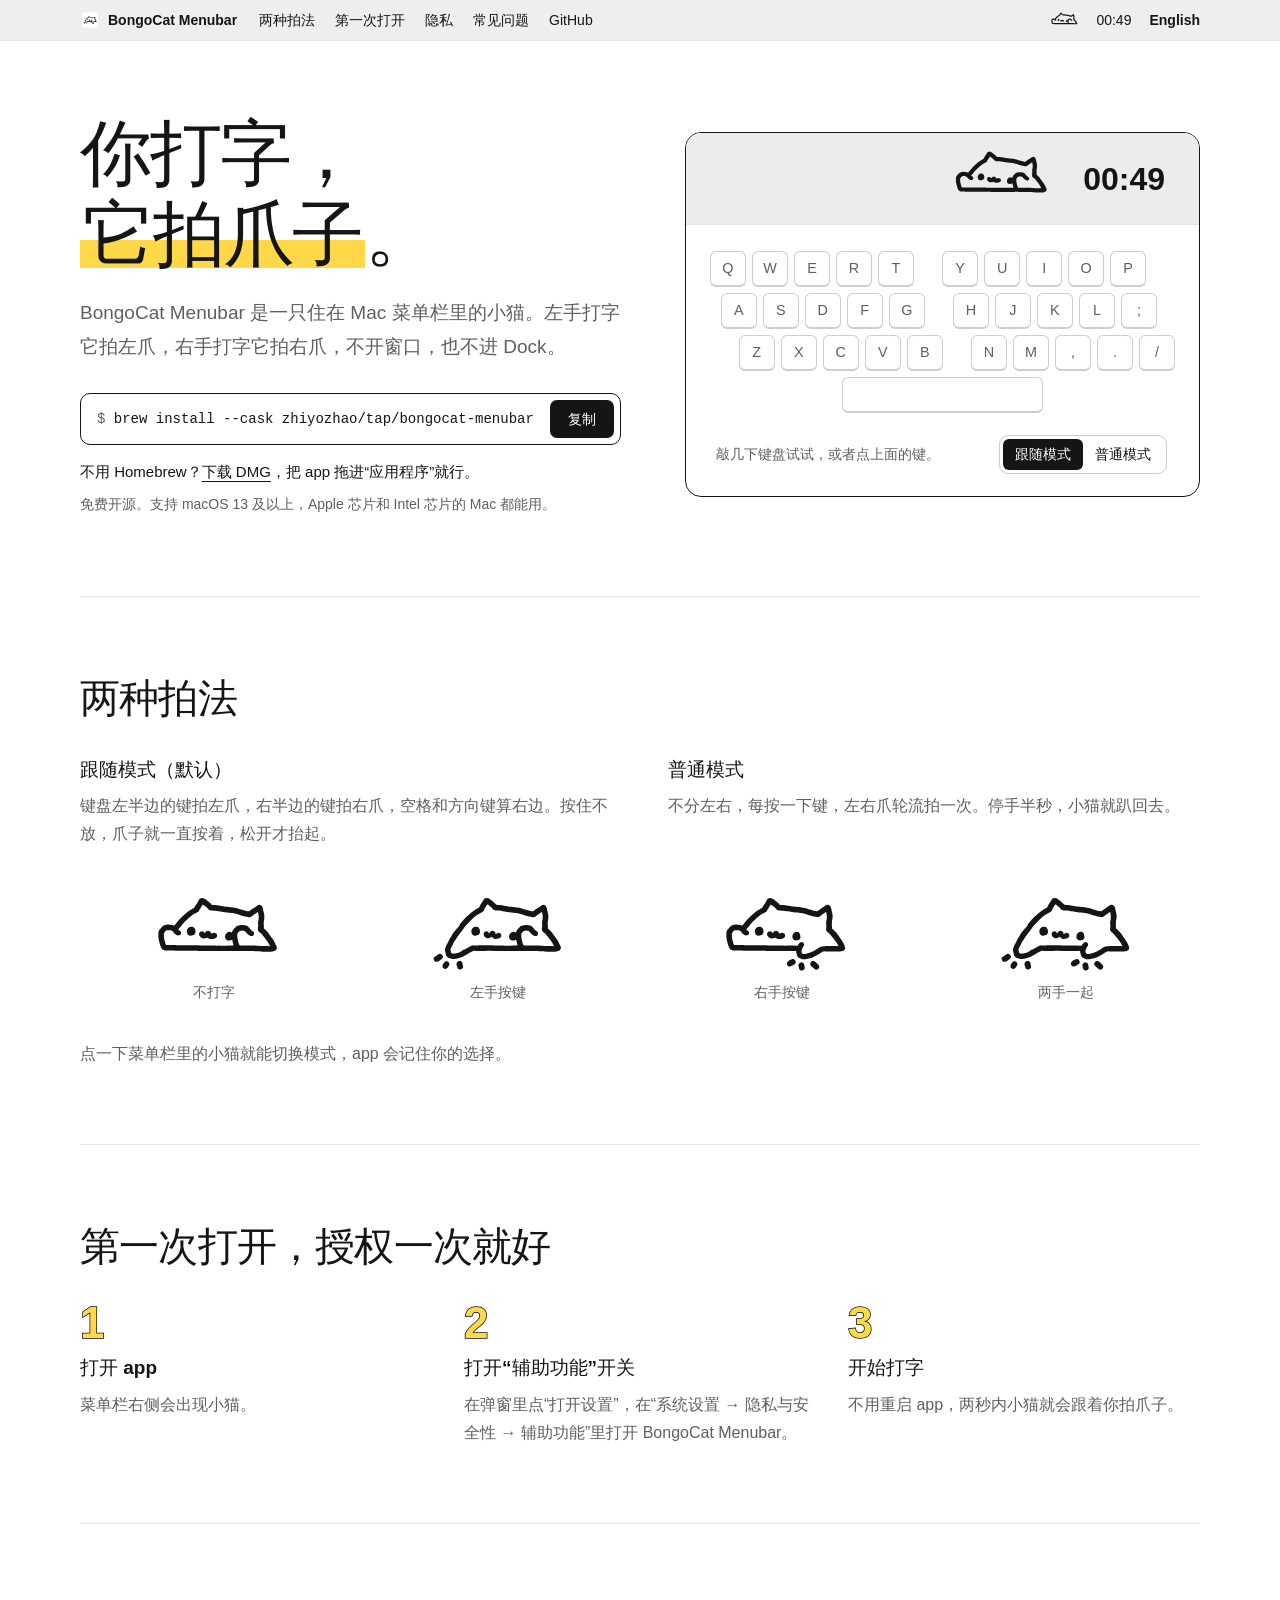
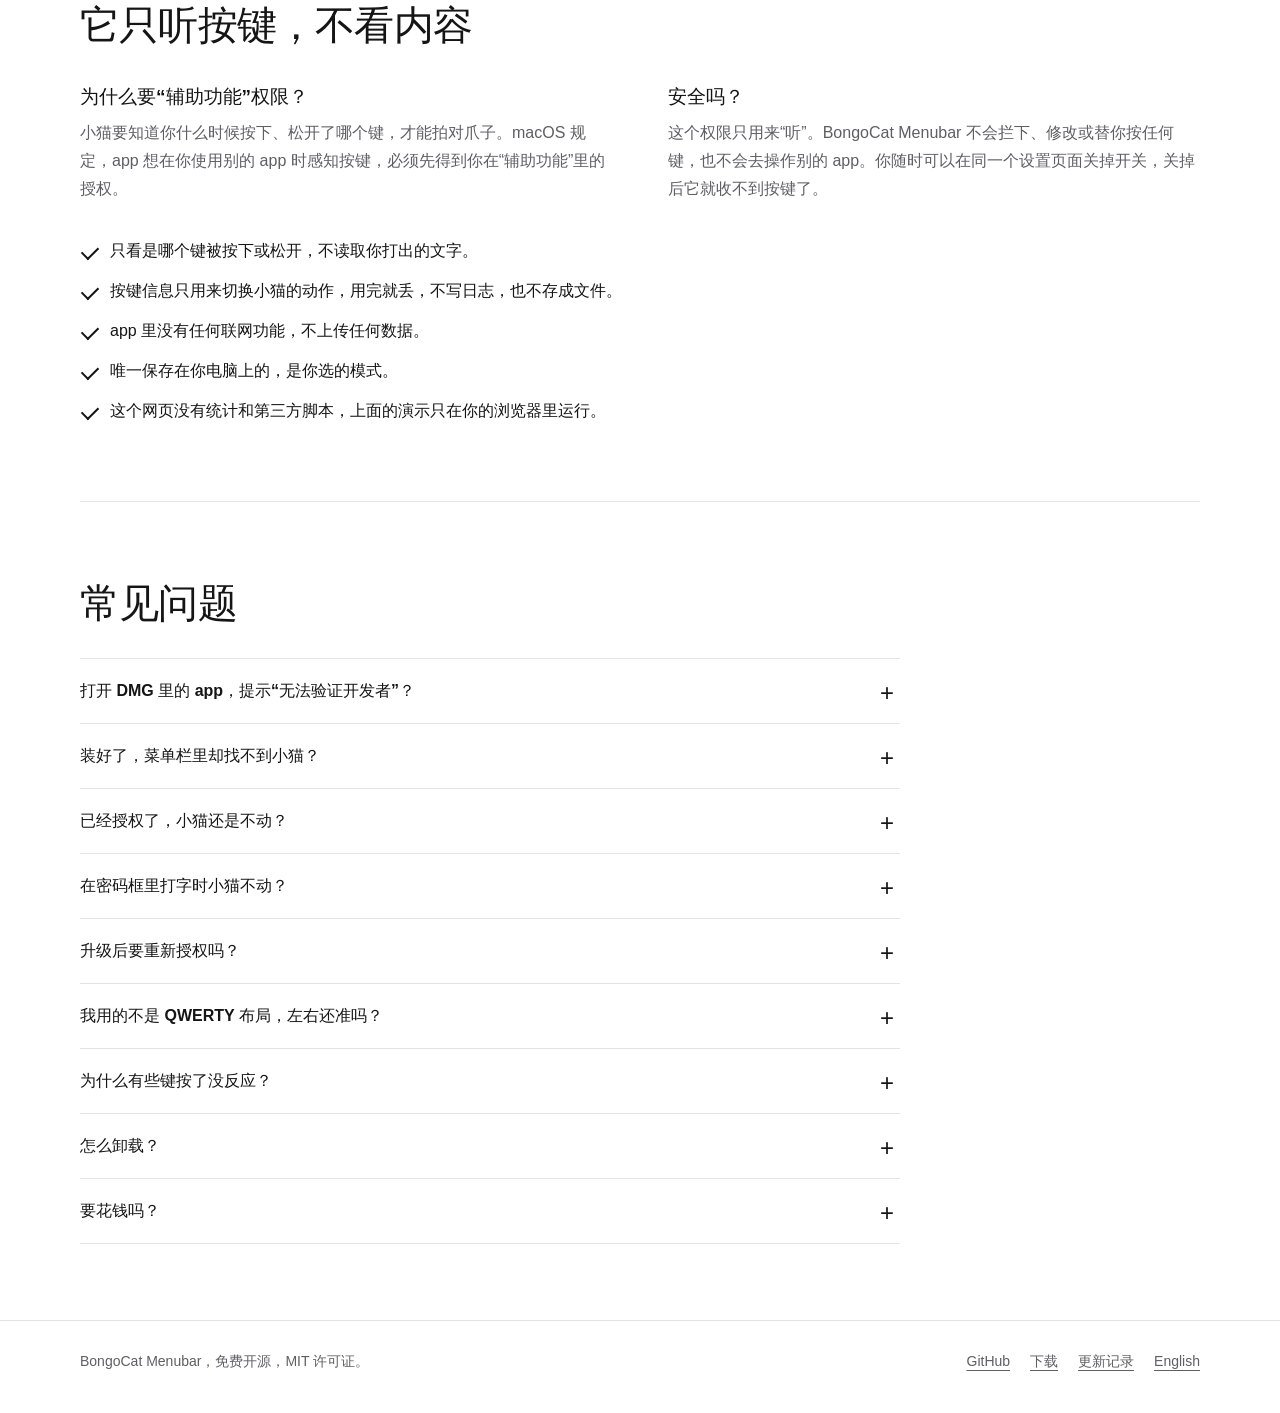
==== site/index.html @ d7685385 "feat(site): 新增 GitHub Pages 单页官网，首屏可交互演示，中英双语、浅色深色" ====
<!doctype html>
<html lang="zh-CN">
<head>
  <meta charset="utf-8">
  <meta name="viewport" content="width=device-width, initial-scale=1">
  <title>BongoCat Menubar：你打字，它拍爪子</title>
  <meta name="description" content="一只住在 Mac 菜单栏里的 Bongo Cat，你打字，它就跟着拍爪子。免费开源，不联网，不读取你打的字。支持 macOS 13 及以上。">
  <link rel="canonical" href="https://zhiyozhao.github.io/bongocat-menubar/">
  <link rel="alternate" hreflang="zh-CN" href="https://zhiyozhao.github.io/bongocat-menubar/">
  <link rel="alternate" hreflang="en" href="https://zhiyozhao.github.io/bongocat-menubar/en/">
  <link rel="alternate" hreflang="x-default" href="https://zhiyozhao.github.io/bongocat-menubar/">
  <meta name="theme-color" content="#ececee" media="(prefers-color-scheme: light)">
  <meta name="theme-color" content="#2a2a2e" media="(prefers-color-scheme: dark)">
  <meta property="og:type" content="website">
  <meta property="og:title" content="BongoCat Menubar：你打字，它拍爪子">
  <meta property="og:description" content="一只住在 Mac 菜单栏里的 Bongo Cat。免费开源，支持 macOS 13 及以上。">
  <meta property="og:url" content="https://zhiyozhao.github.io/bongocat-menubar/">
  <meta property="og:image" content="https://zhiyozhao.github.io/bongocat-menubar/assets/og-zh.png">
  <meta property="og:locale" content="zh_CN">
  <meta name="twitter:card" content="summary_large_image">
  <link rel="icon" href="assets/icon-64.png" type="image/png">
  <link rel="apple-touch-icon" href="assets/icon-180.png">
  <link rel="stylesheet" href="style.css">
  <script type="application/ld+json">
  {"@context":"https://schema.org","@type":"SoftwareApplication","name":"BongoCat Menubar","applicationCategory":"UtilitiesApplication","operatingSystem":"macOS 13 或更新","offers":{"@type":"Offer","price":"0","priceCurrency":"USD"},"downloadUrl":"https://github.com/zhiyozhao/bongocat-menubar/releases/latest","url":"https://zhiyozhao.github.io/bongocat-menubar/","inLanguage":"zh-CN"}
  </script>
  <script type="application/ld+json">{"@context": "https://schema.org", "@type": "FAQPage", "mainEntity": [{"@type": "Question", "name": "打开 DMG 里的 app，提示“无法验证开发者”？", "acceptedAnswer": {"@type": "Answer", "text": "这个 app 没有经过 Apple 公证，所以第一次打开会被拦下。先双击打开一次，再到“系统设置 → 隐私与安全性”，在页面下方点“仍要打开”并按提示确认，之后不会再问。用 Homebrew 安装不会遇到这个提示。"}}, {"@type": "Question", "name": "装好了，菜单栏里却找不到小猫？", "acceptedAnswer": {"@type": "Answer", "text": "菜单栏图标太多时，带刘海的 MacBook 会把放不下的图标藏到刘海后面。退出几个不常用的菜单栏 app，或者按住 Command 键把用不到的系统图标拖出菜单栏，小猫就会露出来。"}}, {"@type": "Question", "name": "已经授权了，小猫还是不动？", "acceptedAnswer": {"@type": "Answer", "text": "在“系统设置 → 隐私与安全性 → 辅助功能”里，把 BongoCat Menubar 的开关关掉再打开。还不行，就用列表下方的“−”删掉它，重新打开 app 再授权一次。"}}, {"@type": "Question", "name": "在密码框里打字时小猫不动？", "acceptedAnswer": {"@type": "Answer", "text": "这是 macOS 的保护：输入密码时（以及打开了“安全键盘输入”的终端里），系统不会把按键告诉任何第三方 app。离开这个输入框就恢复。"}}, {"@type": "Question", "name": "升级后要重新授权吗？", "acceptedAnswer": {"@type": "Answer", "text": "从 1.0.0 起，升级后授权会保留。从更早的版本升上来，需要再授权一次。"}}, {"@type": "Question", "name": "我用的不是 QWERTY 布局，左右还准吗？", "acceptedAnswer": {"@type": "Answer", "text": "准。左右按键盘上的物理位置划分，和你用什么输入法、什么键盘布局无关。"}}, {"@type": "Question", "name": "为什么有些键按了没反应？", "acceptedAnswer": {"@type": "Answer", "text": "数字小键盘、Caps Lock、fn、Home、End、Page Up、Page Down、向前删除和 F13 以上的键不会让小猫动。"}}, {"@type": "Question", "name": "怎么卸载？", "acceptedAnswer": {"@type": "Answer", "text": "先在小猫的菜单里关掉“开机启动”（如果开过），然后执行 brew uninstall --cask bongocat-menubar，或者直接把 app 从“应用程序”拖到废纸篓。想把授权记录也清掉，就到“辅助功能”列表里用“−”删除它。"}}, {"@type": "Question", "name": "要花钱吗？", "acceptedAnswer": {"@type": "Answer", "text": "不用。BongoCat Menubar 免费，以 MIT 许可证开源，没有广告、账号和订阅。"}}]}</script>
</head>
<body>
  <a class="skip-link" href="#main">跳到正文</a>
  <header class="menubar">
    <div class="wrap">
      <a class="app" href="./"><img src="assets/icon-64.png" alt="" width="20" height="20">BongoCat Menubar</a>
      <nav aria-label="页面导航">
        <a href="#modes">两种拍法</a><a href="#start">第一次打开</a><a href="#privacy">隐私</a><a href="#faq">常见问题</a><a href="https://github.com/zhiyozhao/bongocat-menubar">GitHub</a>
      </nav>
      <div class="tray">
        <span class="cat" data-frame="idle" aria-hidden="true"><i class="idle"></i><i class="a"></i><i class="b"></i><i class="both"></i></span>
        <span class="clock" aria-hidden="true">12:14</span>
        <a class="lang" href="en/" hreflang="en" lang="en">English</a>
      </div>
    </div>
  </header>

  <main id="main" class="wrap">
    <section class="hero">
      <div class="intro">
        <h1>你打字，<br><mark>它拍爪子</mark>。</h1>
        <p class="lede">BongoCat Menubar 是一只住在 Mac 菜单栏里的小猫。左手打字它拍左爪，右手打字它拍右爪，不开窗口，也不进 Dock。</p>
      </div>

      <figure class="demo" aria-label="演示：菜单栏右上角放大后的样子。敲键盘或点下面的键，小猫跟着拍爪子">
        <div class="demo-bar">
          <span class="cat" data-frame="idle" aria-hidden="true"><i class="idle"></i><i class="a"></i><i class="b"></i><i class="both"></i></span>
          <span class="clock" aria-hidden="true">12:14</span>
        </div>
        <div class="keyboard" aria-hidden="true">
          <div class="row"><span class="key" data-code="KeyQ">Q</span><span class="key" data-code="KeyW">W</span><span class="key" data-code="KeyE">E</span><span class="key" data-code="KeyR">R</span><span class="key" data-code="KeyT">T</span><span class="split"></span><span class="key" data-code="KeyY">Y</span><span class="key" data-code="KeyU">U</span><span class="key" data-code="KeyI">I</span><span class="key" data-code="KeyO">O</span><span class="key" data-code="KeyP">P</span></div>
          <div class="row"><span class="key" data-code="KeyA">A</span><span class="key" data-code="KeyS">S</span><span class="key" data-code="KeyD">D</span><span class="key" data-code="KeyF">F</span><span class="key" data-code="KeyG">G</span><span class="split"></span><span class="key" data-code="KeyH">H</span><span class="key" data-code="KeyJ">J</span><span class="key" data-code="KeyK">K</span><span class="key" data-code="KeyL">L</span><span class="key" data-code="Semicolon">;</span></div>
          <div class="row"><span class="key" data-code="KeyZ">Z</span><span class="key" data-code="KeyX">X</span><span class="key" data-code="KeyC">C</span><span class="key" data-code="KeyV">V</span><span class="key" data-code="KeyB">B</span><span class="split"></span><span class="key" data-code="KeyN">N</span><span class="key" data-code="KeyM">M</span><span class="key" data-code="Comma">,</span><span class="key" data-code="Period">.</span><span class="key" data-code="Slash">/</span></div>
          <div class="row"><span class="key space" data-code="Space"></span></div>
        </div>
        <div class="demo-foot">
          <p class="hint"><span class="pointer">敲几下键盘试试，或者点上面的键。</span><span class="touch">点上面的键试试。</span></p>
          <fieldset class="modes">
            <legend>模式</legend>
            <label><input type="radio" name="mode" value="follow" checked>跟随模式</label>
            <label><input type="radio" name="mode" value="normal">普通模式</label>
          </fieldset>
        </div>
      </figure>

      <div class="get">
        <div class="install">
          <code>brew install --cask zhiyozhao/tap/bongocat-menubar</code>
          <button class="copy" type="button" data-copy="brew install --cask zhiyozhao/tap/bongocat-menubar" data-done="已复制" aria-label="复制安装命令">复制</button>
        </div>
        <p class="alt">不用 Homebrew？<a href="https://github.com/zhiyozhao/bongocat-menubar/releases/latest">下载 DMG</a>，把 app 拖进“应用程序”就行。</p>
        <p class="meta">免费开源。支持 macOS 13 及以上，Apple 芯片和 Intel 芯片的 Mac 都能用。</p>
      </div>
    </section>

    <section id="modes" class="section">
      <h2>两种拍法</h2>
      <div class="two">
        <div><h3>跟随模式（默认）</h3><p class="muted">键盘左半边的键拍左爪，右半边的键拍右爪，空格和方向键算右边。按住不放，爪子就一直按着，松开才抬起。</p></div>
        <div><h3>普通模式</h3><p class="muted">不分左右，每按一下键，左右爪轮流拍一次。停手半秒，小猫就趴回去。</p></div>
      </div>
      <ul class="poses">
        <li><span class="cat" data-static aria-hidden="true"><i class="idle"></i></span><span>不打字</span></li>
        <li><span class="cat" data-static aria-hidden="true"><i class="a"></i></span><span>左手按键</span></li>
        <li><span class="cat" data-static aria-hidden="true"><i class="b"></i></span><span>右手按键</span></li>
        <li><span class="cat" data-static aria-hidden="true"><i class="both"></i></span><span>两手一起</span></li>
      </ul>
      <p class="note">点一下菜单栏里的小猫就能切换模式，app 会记住你的选择。</p>
    </section>

    <section id="start" class="section">
      <h2>第一次打开，授权一次就好</h2>
      <ol class="steps">
        <li><h3>打开 app</h3><p class="muted">菜单栏右侧会出现小猫。</p></li>
        <li><h3>打开“辅助功能”开关</h3><p class="muted">在弹窗里点“打开设置”，在“系统设置 → 隐私与安全性 → 辅助功能”里打开 BongoCat Menubar。</p></li>
        <li><h3>开始打字</h3><p class="muted">不用重启 app，两秒内小猫就会跟着你拍爪子。</p></li>
      </ol>
    </section>

    <section id="privacy" class="section">
      <h2>它只听按键，不看内容</h2>
      <div class="two">
        <div><h3>为什么要“辅助功能”权限？</h3><p class="muted">小猫要知道你什么时候按下、松开了哪个键，才能拍对爪子。macOS 规定，app 想在你使用别的 app 时感知按键，必须先得到你在“辅助功能”里的授权。</p></div>
        <div><h3>安全吗？</h3><p class="muted">这个权限只用来“听”。BongoCat Menubar 不会拦下、修改或替你按任何键，也不会去操作别的 app。你随时可以在同一个设置页面关掉开关，关掉后它就收不到按键了。</p></div>
      </div>
      <ul class="promises">
        <li>只看是哪个键被按下或松开，不读取你打出的文字。</li>
        <li>按键信息只用来切换小猫的动作，用完就丢，不写日志，也不存成文件。</li>
        <li>app 里没有任何联网功能，不上传任何数据。</li>
        <li>唯一保存在你电脑上的，是你选的模式。</li>
        <li>这个网页没有统计和第三方脚本，上面的演示只在你的浏览器里运行。</li>
      </ul>
    </section>

    <section id="faq" class="section">
      <h2>常见问题</h2>
      <details><summary>打开 DMG 里的 app，提示“无法验证开发者”？</summary><p>这个 app 没有经过 Apple 公证，所以第一次打开会被拦下。先双击打开一次，再到“系统设置 → 隐私与安全性”，在页面下方点“仍要打开”并按提示确认，之后不会再问。用 Homebrew 安装不会遇到这个提示。</p></details>
      <details><summary>装好了，菜单栏里却找不到小猫？</summary><p>菜单栏图标太多时，带刘海的 MacBook 会把放不下的图标藏到刘海后面。退出几个不常用的菜单栏 app，或者按住 Command 键把用不到的系统图标拖出菜单栏，小猫就会露出来。</p></details>
      <details><summary>已经授权了，小猫还是不动？</summary><p>在“系统设置 → 隐私与安全性 → 辅助功能”里，把 BongoCat Menubar 的开关关掉再打开。还不行，就用列表下方的“−”删掉它，重新打开 app 再授权一次。</p></details>
      <details><summary>在密码框里打字时小猫不动？</summary><p>这是 macOS 的保护：输入密码时（以及打开了“安全键盘输入”的终端里），系统不会把按键告诉任何第三方 app。离开这个输入框就恢复。</p></details>
      <details><summary>升级后要重新授权吗？</summary><p>从 1.0.0 起，升级后授权会保留。从更早的版本升上来，需要再授权一次。</p></details>
      <details><summary>我用的不是 QWERTY 布局，左右还准吗？</summary><p>准。左右按键盘上的物理位置划分，和你用什么输入法、什么键盘布局无关。</p></details>
      <details><summary>为什么有些键按了没反应？</summary><p>数字小键盘、Caps Lock、fn、Home、End、Page Up、Page Down、向前删除和 F13 以上的键不会让小猫动。</p></details>
      <details><summary>怎么卸载？</summary><p>先在小猫的菜单里关掉“开机启动”（如果开过），然后执行 <code>brew uninstall --cask bongocat-menubar</code>，或者直接把 app 从“应用程序”拖到废纸篓。想把授权记录也清掉，就到“辅助功能”列表里用“−”删除它。</p></details>
      <details><summary>要花钱吗？</summary><p>不用。BongoCat Menubar 免费，以 MIT 许可证开源，没有广告、账号和订阅。</p></details>
    </section>
  </main>

  <footer>
    <div class="wrap">
      <span>BongoCat Menubar，免费开源，MIT 许可证。</span>
      <nav aria-label="页脚">
        <a href="https://github.com/zhiyozhao/bongocat-menubar">GitHub</a>
        <a href="https://github.com/zhiyozhao/bongocat-menubar/releases/latest">下载</a>
        <a href="https://github.com/zhiyozhao/bongocat-menubar/blob/master/CHANGELOG.md">更新记录</a>
        <a href="en/" hreflang="en" lang="en">English</a>
      </nav>
    </div>
  </footer>
  <script src="demo.js" defer></script>
</body>
</html>
---- site/style.css ----
/* BongoCat Menubar site. Colors: paper / ink / pencil / rule / bar / marker. */
:root {
  color-scheme: light dark;
  --paper: #ffffff;
  --ink: #151515;
  --pencil: #5f5f63;
  --rule: #e4e4e7;
  --bar: #ececee;
  --key: #ffffff;
  --key-edge: #cdcdd2;
  --marker: #ffd84a;
  --on-marker: #151515;
  --max: 1120px;
  font-family: -apple-system, BlinkMacSystemFont, "SF Pro Text", "PingFang SC", "Hiragino Sans GB", "Microsoft YaHei", "Helvetica Neue", Arial, sans-serif;
  font-synthesis: none;
}

@media (prefers-color-scheme: dark) {
  :root {
    --paper: #18181a;
    --ink: #f2f2f3;
    --pencil: #a3a3aa;
    --rule: #2e2e33;
    --bar: #2a2a2e;
    --key: #222226;
    --key-edge: #3d3d43;
  }
}

* { box-sizing: border-box; }
html { scroll-behavior: smooth; scroll-padding-top: 64px; }
@media (prefers-reduced-motion: reduce) { html { scroll-behavior: auto; } }
body { margin: 0; background: var(--paper); color: var(--ink); font-size: 16px; line-height: 1.75; -webkit-text-size-adjust: 100%; }
a { color: inherit; text-decoration-thickness: 1px; text-underline-offset: 4px; }
a:hover { text-decoration-color: var(--marker); text-decoration-thickness: 3px; }
:focus-visible { outline: 3px solid var(--marker); outline-offset: 3px; border-radius: 4px; }
code, kbd, button, input { font: inherit; }
code { font-family: ui-monospace, "SF Mono", Menlo, monospace; font-size: .9em; }
.wrap { width: min(calc(100% - 48px), var(--max)); margin-inline: auto; }
.skip-link { position: fixed; top: -100px; left: 16px; z-index: 20; padding: 6px 12px; background: var(--ink); color: var(--paper); }
.skip-link:focus { top: 8px; }

/* The cat: four stacked masks, one visible. Color follows currentColor. */
.cat { position: relative; display: inline-block; aspect-ratio: 89 / 51; color: var(--ink); }
.cat i { position: absolute; inset: 0; background: currentColor; visibility: hidden;
  -webkit-mask-position: center; mask-position: center; -webkit-mask-size: contain; mask-size: contain;
  -webkit-mask-repeat: no-repeat; mask-repeat: no-repeat; }
.cat i.idle { -webkit-mask-image: url(assets/idle.svg); mask-image: url(assets/idle.svg); }
.cat i.a { -webkit-mask-image: url(assets/typing_a.svg); mask-image: url(assets/typing_a.svg); }
.cat i.b { -webkit-mask-image: url(assets/typing_b.svg); mask-image: url(assets/typing_b.svg); }
.cat i.both { -webkit-mask-image: url(assets/typing_both.svg); mask-image: url(assets/typing_both.svg); }
.cat[data-static] i, .cat[data-frame="idle"] i.idle, .cat[data-frame="a"] i.a, .cat[data-frame="b"] i.b, .cat[data-frame="both"] i.both { visibility: visible; }

/* Header styled as a macOS menu bar, with the real-size cat on the right. */
.menubar { position: sticky; top: 0; z-index: 10; background: color-mix(in srgb, var(--bar) 88%, transparent);
  -webkit-backdrop-filter: blur(16px); backdrop-filter: blur(16px); border-bottom: 1px solid var(--rule); font-size: 14px; }
.menubar .wrap { display: flex; align-items: center; gap: 22px; height: 40px; }
.menubar .app { display: inline-flex; align-items: center; gap: 8px; font-weight: 700; text-decoration: none; white-space: nowrap; }
.menubar .app img { width: 20px; height: 20px; }
.menubar nav { display: flex; gap: 20px; }
.menubar nav a { text-decoration: none; white-space: nowrap; }
.menubar .tray { margin-left: auto; display: flex; align-items: center; gap: 18px; white-space: nowrap; }
.menubar .tray .cat { height: 17px; }
.menubar .clock { font-variant-numeric: tabular-nums; }
.menubar .lang { font-weight: 600; text-decoration: none; }

/* Hero */
.hero { display: grid; grid-template-columns: minmax(0, 1.05fr) minmax(0, 1fr); grid-template-areas: "intro demo" "get demo"; column-gap: clamp(36px, 5vw, 72px); align-items: center; padding: 72px 0 80px; }
.hero .intro { grid-area: intro; align-self: end; }
.hero .demo { grid-area: demo; }
.hero .get { grid-area: get; align-self: start; }
h1 { margin: 0; font-size: clamp(42px, 6vw, 72px); line-height: 1.12; letter-spacing: -.03em; font-weight: 800; }
mark { color: inherit; background: linear-gradient(transparent 58%, var(--marker) 58%, var(--marker) 92%, transparent 92%); padding: 0 .04em; }
@media (prefers-color-scheme: dark) { mark { color: var(--on-marker); background: var(--marker); border-radius: 4px; padding: 0 .1em; } }
.lede { max-width: 30em; margin: 22px 0 0; color: var(--pencil); font-size: 19px; }
.install { display: flex; align-items: center; gap: 10px; max-width: 580px; margin-top: 30px; padding: 6px 6px 6px 16px;
  border: 1.5px solid var(--ink); border-radius: 10px; }
.install code { flex: 1; min-width: 0; overflow-x: auto; white-space: nowrap; font-size: 14px; padding: 6px 0; }
.install code::before { content: "$ "; color: var(--pencil); }
.copy { flex: 0 0 auto; min-width: 64px; padding: 7px 14px; border: 0; border-radius: 7px; background: var(--ink); color: var(--paper); font-size: 14px; font-weight: 600; cursor: pointer; }
.copy:hover { background: var(--marker); color: var(--on-marker); }
.alt { margin: 14px 0 0; font-size: 15px; }
.meta { margin: 6px 0 0; color: var(--pencil); font-size: 14px; }

/* Demo: a magnified corner of the menu bar plus a small keyboard. */
.demo { margin: 0; padding: 0 0 22px; border: 1.5px solid var(--ink); border-radius: 16px; overflow: hidden; background: var(--paper); }
.demo-bar { display: flex; align-items: center; justify-content: flex-end; gap: clamp(18px, 4vw, 34px); height: clamp(64px, 11vw, 92px); padding: 0 clamp(20px, 4vw, 34px); background: var(--bar); border-bottom: 1px solid var(--rule); }
.demo-bar .cat { height: clamp(40px, 7vw, 58px); }
.demo-bar .clock { font-size: clamp(22px, 3.6vw, 32px); font-weight: 600; font-variant-numeric: tabular-nums; }
.keyboard { --k: clamp(26px, 3.4vw, 36px); --g: clamp(4px, .6vw, 6px); display: grid; justify-content: center; gap: var(--g); margin: 26px auto 0; padding: 0 12px;
  user-select: none; -webkit-user-select: none; touch-action: manipulation; }
.row { display: flex; gap: var(--g); }
.row:nth-child(2) { padding-left: calc(var(--k) * .3); }
.row:nth-child(3) { padding-left: calc(var(--k) * .8); }
.row:nth-child(4) { justify-content: center; }
.row .split { width: calc(var(--k) * .45); }
.key { display: grid; place-items: center; width: var(--k); height: var(--k); border: 1px solid var(--key-edge); border-bottom-width: 2px; border-radius: 6px;
  background: var(--key); color: var(--pencil); font-size: calc(var(--k) * .4); cursor: pointer; }
.key.space { width: calc(var(--k) * 5.6); }
.key.down { background: var(--marker); border-color: var(--marker); color: var(--on-marker); transform: translateY(1px); }
.demo-foot { display: flex; flex-wrap: wrap; align-items: center; justify-content: space-between; gap: 12px 20px; margin: 22px clamp(16px, 4vw, 30px) 0; }
.hint { margin: 0; color: var(--pencil); font-size: 14px; }
.hint .touch { display: none; }
@media (hover: none) { .hint .pointer { display: none; } .hint .touch { display: inline; } }
.modes { display: inline-flex; padding: 3px; border: 1px solid var(--key-edge); border-radius: 9px; font-size: 14px; }
.modes legend { position: absolute; width: 1px; height: 1px; overflow: hidden; clip: rect(0 0 0 0); }
.modes label { position: relative; padding: 3px 12px; border-radius: 6px; cursor: pointer; white-space: nowrap; }
.modes input { position: absolute; opacity: 0; }
.modes label:has(input:checked) { background: var(--ink); color: var(--paper); }
.modes label:has(input:focus-visible) { outline: 3px solid var(--marker); outline-offset: 2px; }

/* Sections */
.section { padding: 76px 0; border-top: 1px solid var(--rule); }
h2 { margin: 0 0 30px; font-size: clamp(28px, 3.4vw, 40px); line-height: 1.25; letter-spacing: -.02em; font-weight: 800; }
h3 { margin: 0 0 6px; font-size: 19px; }
.section p { margin: 0; }
.muted { color: var(--pencil); }

.two { display: grid; grid-template-columns: 1fr 1fr; gap: 28px 56px; }
.poses { display: grid; grid-template-columns: repeat(4, 1fr); gap: 16px; margin: 48px 0 0; padding: 0; list-style: none; text-align: center; }
.poses li { display: grid; justify-items: center; }
.poses .cat { display: block; width: min(100%, 132px); }
.poses li > span:last-child { display: block; margin-top: 8px; color: var(--pencil); font-size: 14px; }
.note { margin-top: 36px !important; color: var(--pencil); }

.steps { display: grid; grid-template-columns: repeat(3, 1fr); gap: 32px; margin: 0; padding: 0; list-style: none; counter-reset: step; }
.steps li { counter-increment: step; }
.steps li::before { content: counter(step); display: block; margin-bottom: 6px; font-size: 44px; font-weight: 800; line-height: 1; color: var(--marker);
  -webkit-text-stroke: 1.5px var(--ink); paint-order: stroke fill; }

.why { margin-top: 56px !important; }
.promises { margin: 34px 0 0; padding: 0; list-style: none; display: grid; gap: 12px; max-width: 46em; }
.promises li { position: relative; padding-left: 30px; }
.promises li::before { content: ""; position: absolute; left: 2px; top: .55em; width: 14px; height: 8px; border-left: 2.5px solid var(--ink); border-bottom: 2.5px solid var(--ink); transform: rotate(-45deg); }

details { border-top: 1px solid var(--rule); max-width: 820px; }
details:last-of-type { border-bottom: 1px solid var(--rule); }
summary { position: relative; padding: 18px 40px 18px 0; font-weight: 650; cursor: pointer; list-style: none; }
summary::-webkit-details-marker { display: none; }
summary::after { content: "+"; position: absolute; right: 6px; top: 13px; font-size: 24px; font-weight: 400; }
details[open] summary::after { content: "−"; }
details p { margin: -4px 0 20px !important; color: var(--pencil); }

footer { border-top: 1px solid var(--rule); }
footer .wrap { display: flex; flex-wrap: wrap; justify-content: space-between; gap: 12px 24px; padding: 28px 0 40px; color: var(--pencil); font-size: 14px; }
footer nav { display: flex; flex-wrap: wrap; gap: 8px 20px; }

@media (max-width: 920px) {
  .menubar nav { display: none; }
  .hero { grid-template-columns: minmax(0, 1fr); grid-template-areas: "intro" "demo" "get"; row-gap: 32px; padding: 40px 0 60px; }
  .steps { grid-template-columns: 1fr; gap: 26px; }
}

@media (max-width: 640px) {
  .wrap { width: calc(100% - 32px); }
  .menubar .wrap { gap: 14px; }
  .menubar .tray { gap: 14px; }
  .lede { font-size: 17px; }
  .install { align-items: flex-start; }
  .install code { white-space: normal; overflow-wrap: anywhere; font-size: 13px; line-height: 1.5; }
  .section { padding: 56px 0; }
  .two { grid-template-columns: 1fr; }
  .poses { grid-template-columns: repeat(2, 1fr); row-gap: 28px; }
  .keyboard { --k: min(30px, calc((100vw - 32px - 24px - 9 * 4px - 14px) / 10.8)); --g: 4px; }
  .demo-foot { flex-direction: column; align-items: flex-start; }
}
@media (max-width: 920px) { .hero .install { margin-top: 0; } }
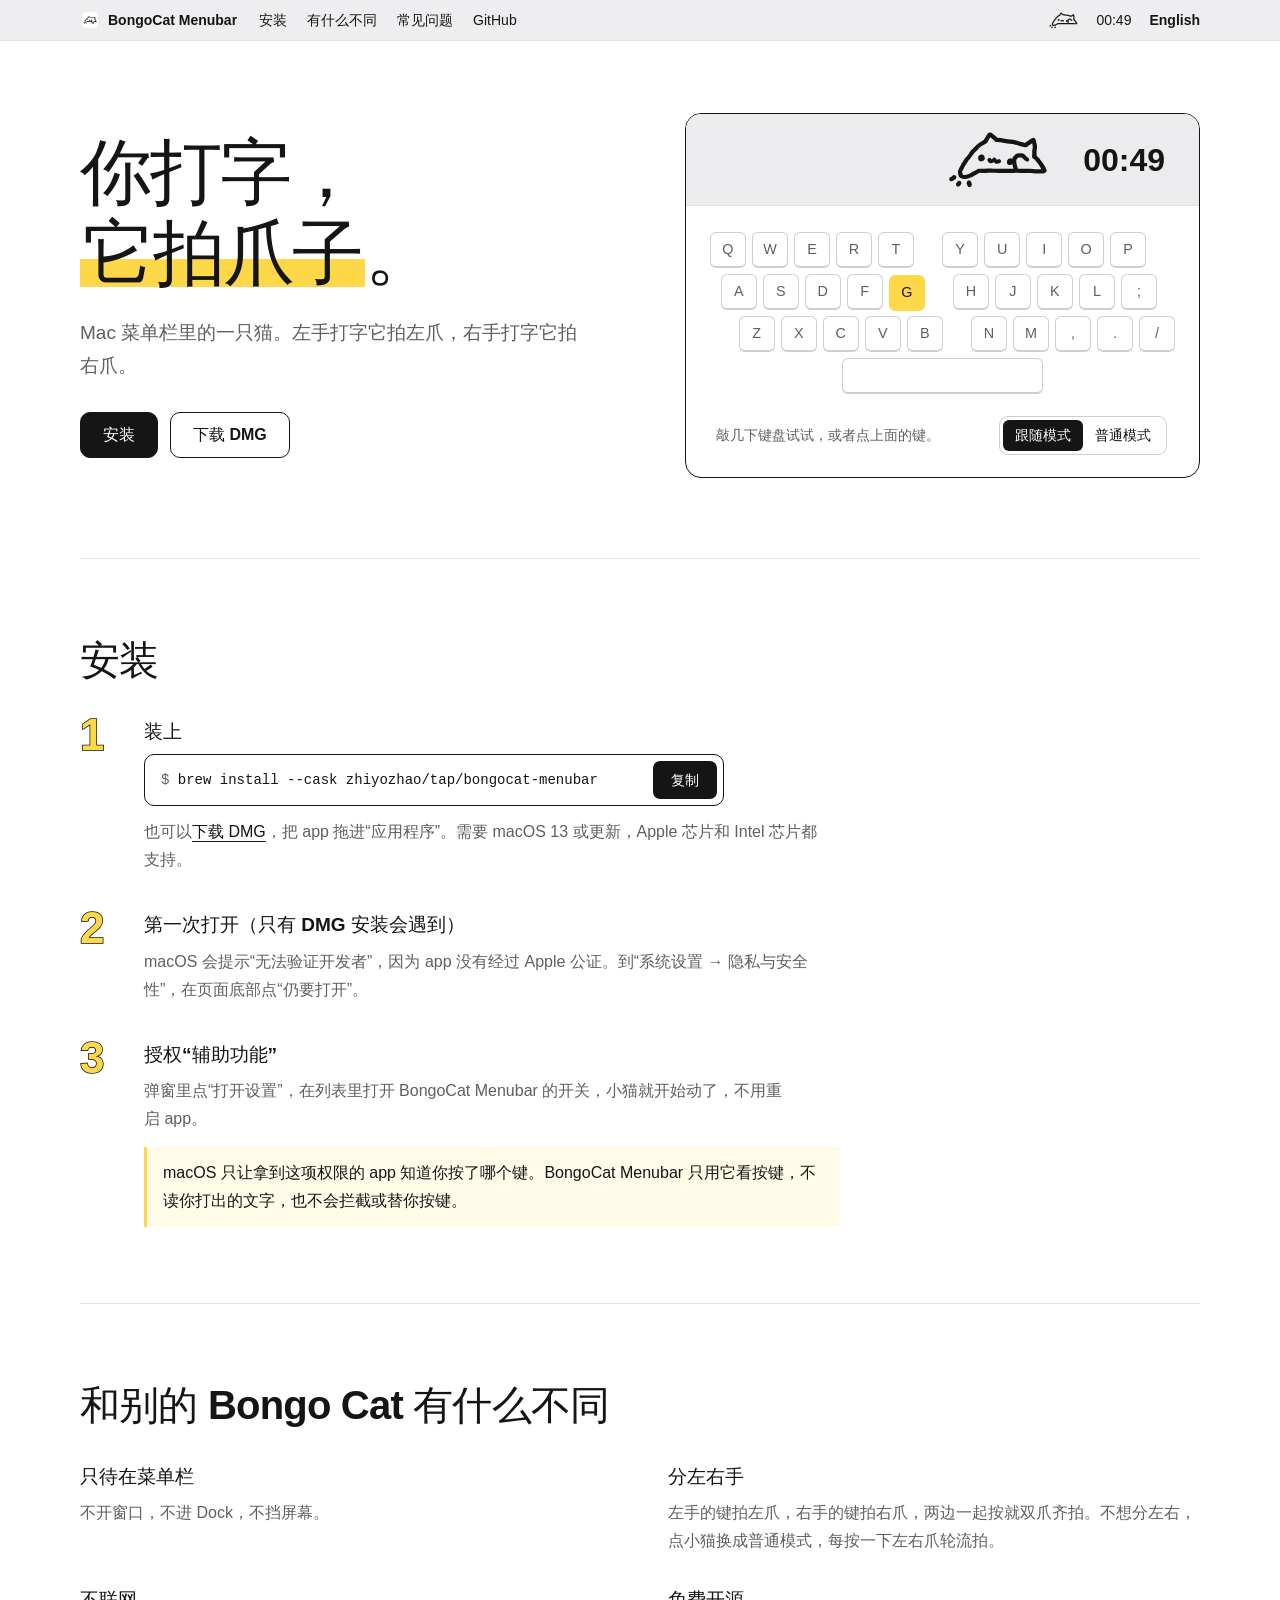
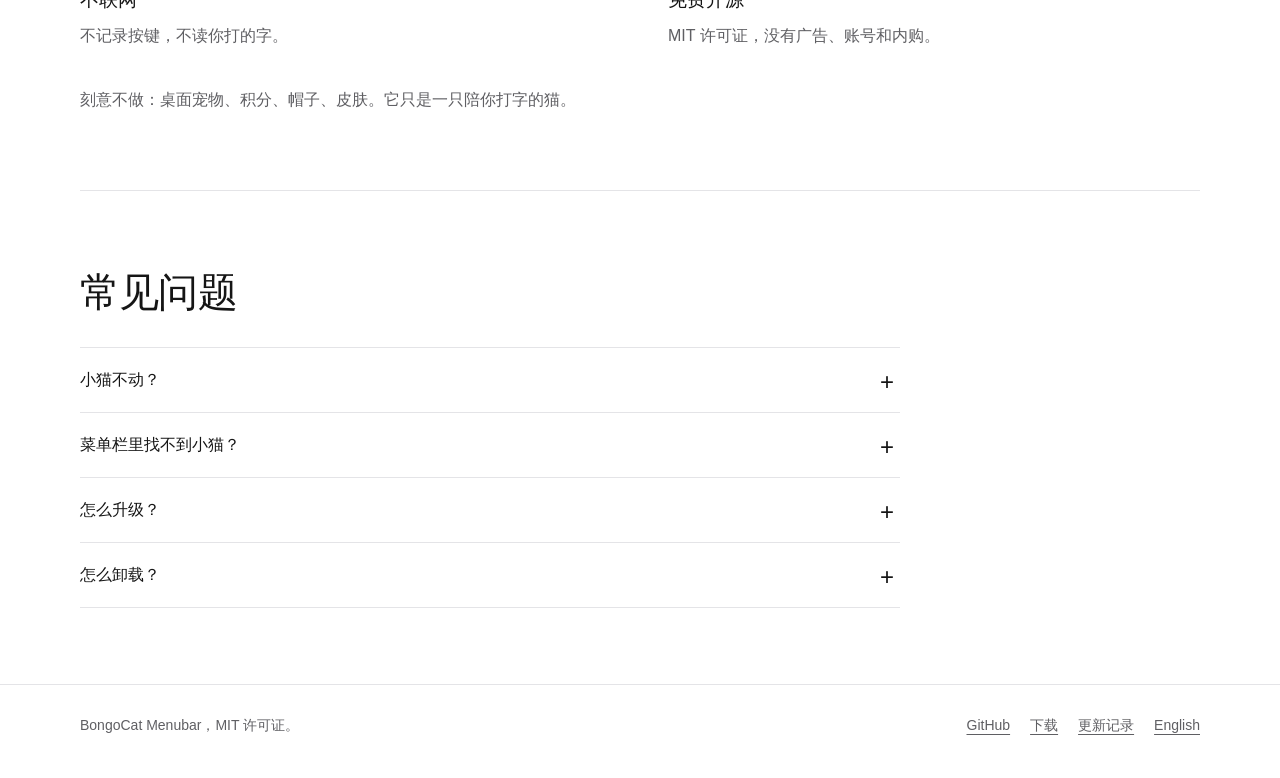
==== commit f717e598: "docs: README 与官网按用户需要重写，安装单独成节并前置，删去常识性和技术性内容" ====
--- a/site/index.html
+++ b/site/index.html
@@ -4,7 +4,7 @@
   <meta charset="utf-8">
   <meta name="viewport" content="width=device-width, initial-scale=1">
   <title>BongoCat Menubar：你打字，它拍爪子</title>
-  <meta name="description" content="一只住在 Mac 菜单栏里的 Bongo Cat，你打字，它就跟着拍爪子。免费开源，不联网，不读取你打的字。支持 macOS 13 及以上。">
+  <meta name="description" content="Mac 菜单栏里的一只猫，你打字，它拍爪子：左手拍左爪，右手拍右爪。免费开源，不联网，支持 macOS 13 及以上。">
   <link rel="canonical" href="https://zhiyozhao.github.io/bongocat-menubar/">
   <link rel="alternate" hreflang="zh-CN" href="https://zhiyozhao.github.io/bongocat-menubar/">
   <link rel="alternate" hreflang="en" href="https://zhiyozhao.github.io/bongocat-menubar/en/">
@@ -13,7 +13,7 @@
   <meta name="theme-color" content="#2a2a2e" media="(prefers-color-scheme: dark)">
   <meta property="og:type" content="website">
   <meta property="og:title" content="BongoCat Menubar：你打字，它拍爪子">
-  <meta property="og:description" content="一只住在 Mac 菜单栏里的 Bongo Cat。免费开源，支持 macOS 13 及以上。">
+  <meta property="og:description" content="Mac 菜单栏里的一只猫，你打字，它拍爪子。免费开源。">
   <meta property="og:url" content="https://zhiyozhao.github.io/bongocat-menubar/">
   <meta property="og:image" content="https://zhiyozhao.github.io/bongocat-menubar/assets/og-zh.png">
   <meta property="og:locale" content="zh_CN">
@@ -21,19 +21,15 @@
   <link rel="icon" href="assets/icon-64.png" type="image/png">
   <link rel="apple-touch-icon" href="assets/icon-180.png">
   <link rel="stylesheet" href="style.css">
-  <script type="application/ld+json">
-  {"@context":"https://schema.org","@type":"SoftwareApplication","name":"BongoCat Menubar","applicationCategory":"UtilitiesApplication","operatingSystem":"macOS 13 或更新","offers":{"@type":"Offer","price":"0","priceCurrency":"USD"},"downloadUrl":"https://github.com/zhiyozhao/bongocat-menubar/releases/latest","url":"https://zhiyozhao.github.io/bongocat-menubar/","inLanguage":"zh-CN"}
-  </script>
-  <script type="application/ld+json">{"@context": "https://schema.org", "@type": "FAQPage", "mainEntity": [{"@type": "Question", "name": "打开 DMG 里的 app，提示“无法验证开发者”？", "acceptedAnswer": {"@type": "Answer", "text": "这个 app 没有经过 Apple 公证，所以第一次打开会被拦下。先双击打开一次，再到“系统设置 → 隐私与安全性”，在页面下方点“仍要打开”并按提示确认，之后不会再问。用 Homebrew 安装不会遇到这个提示。"}}, {"@type": "Question", "name": "装好了，菜单栏里却找不到小猫？", "acceptedAnswer": {"@type": "Answer", "text": "菜单栏图标太多时，带刘海的 MacBook 会把放不下的图标藏到刘海后面。退出几个不常用的菜单栏 app，或者按住 Command 键把用不到的系统图标拖出菜单栏，小猫就会露出来。"}}, {"@type": "Question", "name": "已经授权了，小猫还是不动？", "acceptedAnswer": {"@type": "Answer", "text": "在“系统设置 → 隐私与安全性 → 辅助功能”里，把 BongoCat Menubar 的开关关掉再打开。还不行，就用列表下方的“−”删掉它，重新打开 app 再授权一次。"}}, {"@type": "Question", "name": "在密码框里打字时小猫不动？", "acceptedAnswer": {"@type": "Answer", "text": "这是 macOS 的保护：输入密码时（以及打开了“安全键盘输入”的终端里），系统不会把按键告诉任何第三方 app。离开这个输入框就恢复。"}}, {"@type": "Question", "name": "升级后要重新授权吗？", "acceptedAnswer": {"@type": "Answer", "text": "从 1.0.0 起，升级后授权会保留。从更早的版本升上来，需要再授权一次。"}}, {"@type": "Question", "name": "我用的不是 QWERTY 布局，左右还准吗？", "acceptedAnswer": {"@type": "Answer", "text": "准。左右按键盘上的物理位置划分，和你用什么输入法、什么键盘布局无关。"}}, {"@type": "Question", "name": "为什么有些键按了没反应？", "acceptedAnswer": {"@type": "Answer", "text": "数字小键盘、Caps Lock、fn、Home、End、Page Up、Page Down、向前删除和 F13 以上的键不会让小猫动。"}}, {"@type": "Question", "name": "怎么卸载？", "acceptedAnswer": {"@type": "Answer", "text": "先在小猫的菜单里关掉“开机启动”（如果开过），然后执行 brew uninstall --cask bongocat-menubar，或者直接把 app 从“应用程序”拖到废纸篓。想把授权记录也清掉，就到“辅助功能”列表里用“−”删除它。"}}, {"@type": "Question", "name": "要花钱吗？", "acceptedAnswer": {"@type": "Answer", "text": "不用。BongoCat Menubar 免费，以 MIT 许可证开源，没有广告、账号和订阅。"}}]}</script>
+  <script type="application/ld+json">{"@context": "https://schema.org", "@type": "SoftwareApplication", "name": "BongoCat Menubar", "applicationCategory": "UtilitiesApplication", "operatingSystem": "macOS 13 或更新", "offers": {"@type": "Offer", "price": "0", "priceCurrency": "USD"}, "downloadUrl": "https://github.com/zhiyozhao/bongocat-menubar/releases/latest", "url": "https://zhiyozhao.github.io/bongocat-menubar/", "inLanguage": "zh-CN"}</script>
+  <script type="application/ld+json">{"@context": "https://schema.org", "@type": "FAQPage", "mainEntity": [{"@type": "Question", "name": "小猫不动？", "acceptedAnswer": {"@type": "Answer", "text": "在密码框里打字时不动是正常的，macOS 不会把这些按键告诉任何 app。数字小键盘、Caps Lock 和 fn 本来就不会让它动。其他情况，到“系统设置 → 隐私与安全性 → 辅助功能”里把 BongoCat Menubar 的开关关掉再打开。"}}, {"@type": "Question", "name": "菜单栏里找不到小猫？", "acceptedAnswer": {"@type": "Answer", "text": "带刘海的 MacBook 上，菜单栏图标太多时，放不下的会被藏到刘海后面。退出几个菜单栏 app 就能看到它。"}}, {"@type": "Question", "name": "怎么升级？", "acceptedAnswer": {"@type": "Answer", "text": "brew upgrade --cask bongocat-menubar，或者下载新的 DMG 覆盖。升级后不用重新授权。"}}, {"@type": "Question", "name": "怎么卸载？", "acceptedAnswer": {"@type": "Answer", "text": "开过“开机启动”的话，先在小猫的菜单里关掉。然后 brew uninstall --cask bongocat-menubar，或者把 app 拖到废纸篓。"}}]}</script>
 </head>
 <body>
   <a class="skip-link" href="#main">跳到正文</a>
   <header class="menubar">
     <div class="wrap">
       <a class="app" href="./"><img src="assets/icon-64.png" alt="" width="20" height="20">BongoCat Menubar</a>
-      <nav aria-label="页面导航">
-        <a href="#modes">两种拍法</a><a href="#start">第一次打开</a><a href="#privacy">隐私</a><a href="#faq">常见问题</a><a href="https://github.com/zhiyozhao/bongocat-menubar">GitHub</a>
-      </nav>
+      <nav aria-label="页面导航"><a href="#install">安装</a><a href="#diff">有什么不同</a><a href="#faq">常见问题</a><a href="https://github.com/zhiyozhao/bongocat-menubar">GitHub</a></nav>
       <div class="tray">
         <span class="cat" data-frame="idle" aria-hidden="true"><i class="idle"></i><i class="a"></i><i class="b"></i><i class="both"></i></span>
         <span class="clock" aria-hidden="true">12:14</span>
@@ -46,10 +42,11 @@
     <section class="hero">
       <div class="intro">
         <h1>你打字，<br><mark>它拍爪子</mark>。</h1>
-        <p class="lede">BongoCat Menubar 是一只住在 Mac 菜单栏里的小猫。左手打字它拍左爪，右手打字它拍右爪，不开窗口，也不进 Dock。</p>
+        <p class="lede">Mac 菜单栏里的一只猫。左手打字它拍左爪，右手打字它拍右爪。</p>
+        <div class="actions"><a class="button primary" href="#install">安装</a><a class="button" href="https://github.com/zhiyozhao/bongocat-menubar/releases/latest">下载 DMG</a></div>
       </div>
 
-      <figure class="demo" aria-label="演示：菜单栏右上角放大后的样子。敲键盘或点下面的键，小猫跟着拍爪子">
+      <figure class="demo" aria-label="演示：放大后的菜单栏右上角。敲键盘或点下面的键，小猫跟着拍爪子">
         <div class="demo-bar">
           <span class="cat" data-frame="idle" aria-hidden="true"><i class="idle"></i><i class="a"></i><i class="b"></i><i class="both"></i></span>
           <span class="clock" aria-hidden="true">12:14</span>
@@ -69,73 +66,43 @@
           </fieldset>
         </div>
       </figure>
-
-      <div class="get">
-        <div class="install">
-          <code>brew install --cask zhiyozhao/tap/bongocat-menubar</code>
-          <button class="copy" type="button" data-copy="brew install --cask zhiyozhao/tap/bongocat-menubar" data-done="已复制" aria-label="复制安装命令">复制</button>
-        </div>
-        <p class="alt">不用 Homebrew？<a href="https://github.com/zhiyozhao/bongocat-menubar/releases/latest">下载 DMG</a>，把 app 拖进“应用程序”就行。</p>
-        <p class="meta">免费开源。支持 macOS 13 及以上，Apple 芯片和 Intel 芯片的 Mac 都能用。</p>
-      </div>
     </section>
 
-    <section id="modes" class="section">
-      <h2>两种拍法</h2>
-      <div class="two">
-        <div><h3>跟随模式（默认）</h3><p class="muted">键盘左半边的键拍左爪，右半边的键拍右爪，空格和方向键算右边。按住不放，爪子就一直按着，松开才抬起。</p></div>
-        <div><h3>普通模式</h3><p class="muted">不分左右，每按一下键，左右爪轮流拍一次。停手半秒，小猫就趴回去。</p></div>
-      </div>
-      <ul class="poses">
-        <li><span class="cat" data-static aria-hidden="true"><i class="idle"></i></span><span>不打字</span></li>
-        <li><span class="cat" data-static aria-hidden="true"><i class="a"></i></span><span>左手按键</span></li>
-        <li><span class="cat" data-static aria-hidden="true"><i class="b"></i></span><span>右手按键</span></li>
-        <li><span class="cat" data-static aria-hidden="true"><i class="both"></i></span><span>两手一起</span></li>
-      </ul>
-      <p class="note">点一下菜单栏里的小猫就能切换模式，app 会记住你的选择。</p>
-    </section>
-
-    <section id="start" class="section">
-      <h2>第一次打开，授权一次就好</h2>
+    <section id="install" class="section">
+      <h2>安装</h2>
       <ol class="steps">
-        <li><h3>打开 app</h3><p class="muted">菜单栏右侧会出现小猫。</p></li>
-        <li><h3>打开“辅助功能”开关</h3><p class="muted">在弹窗里点“打开设置”，在“系统设置 → 隐私与安全性 → 辅助功能”里打开 BongoCat Menubar。</p></li>
-        <li><h3>开始打字</h3><p class="muted">不用重启 app，两秒内小猫就会跟着你拍爪子。</p></li>
+        <li><h3>装上</h3>
+          <div class="install"><code>brew install --cask zhiyozhao/tap/bongocat-menubar</code><button class="copy" type="button" data-copy="brew install --cask zhiyozhao/tap/bongocat-menubar" data-done="已复制" aria-label="复制安装命令">复制</button></div>
+          <p class="muted">也可以<a href="https://github.com/zhiyozhao/bongocat-menubar/releases/latest">下载 DMG</a>，把 app 拖进“应用程序”。需要 macOS 13 或更新，Apple 芯片和 Intel 芯片都支持。</p></li>
+        <li><h3>第一次打开（只有 DMG 安装会遇到）</h3><p class="muted">macOS 会提示“无法验证开发者”，因为 app 没有经过 Apple 公证。到“系统设置 → 隐私与安全性”，在页面底部点“仍要打开”。</p></li>
+        <li><h3>授权“辅助功能”</h3><p class="muted">弹窗里点“打开设置”，在列表里打开 BongoCat Menubar 的开关，小猫就开始动了，不用重启 app。</p>
+          <p class="why">macOS 只让拿到这项权限的 app 知道你按了哪个键。BongoCat Menubar 只用它看按键，不读你打出的文字，也不会拦截或替你按键。</p></li>
       </ol>
     </section>
 
-    <section id="privacy" class="section">
-      <h2>它只听按键，不看内容</h2>
+    <section id="diff" class="section">
+      <h2>和别的 <span class="nw">Bongo Cat</span> 有什么不同</h2>
       <div class="two">
-        <div><h3>为什么要“辅助功能”权限？</h3><p class="muted">小猫要知道你什么时候按下、松开了哪个键，才能拍对爪子。macOS 规定，app 想在你使用别的 app 时感知按键，必须先得到你在“辅助功能”里的授权。</p></div>
-        <div><h3>安全吗？</h3><p class="muted">这个权限只用来“听”。BongoCat Menubar 不会拦下、修改或替你按任何键，也不会去操作别的 app。你随时可以在同一个设置页面关掉开关，关掉后它就收不到按键了。</p></div>
+        <div><h3>只待在菜单栏</h3><p class="muted">不开窗口，不进 Dock，不挡屏幕。</p></div>
+        <div><h3>分左右手</h3><p class="muted">左手的键拍左爪，右手的键拍右爪，两边一起按就双爪齐拍。不想分左右，点小猫换成普通模式，每按一下左右爪轮流拍。</p></div>
+        <div><h3>不联网</h3><p class="muted">不记录按键，不读你打的字。</p></div>
+        <div><h3>免费开源</h3><p class="muted">MIT 许可证，没有广告、账号和内购。</p></div>
       </div>
-      <ul class="promises">
-        <li>只看是哪个键被按下或松开，不读取你打出的文字。</li>
-        <li>按键信息只用来切换小猫的动作，用完就丢，不写日志，也不存成文件。</li>
-        <li>app 里没有任何联网功能，不上传任何数据。</li>
-        <li>唯一保存在你电脑上的，是你选的模式。</li>
-        <li>这个网页没有统计和第三方脚本，上面的演示只在你的浏览器里运行。</li>
-      </ul>
+      <p class="note">刻意不做：桌面宠物、积分、帽子、皮肤。它只是一只陪你打字的猫。</p>
     </section>
 
     <section id="faq" class="section">
       <h2>常见问题</h2>
-      <details><summary>打开 DMG 里的 app，提示“无法验证开发者”？</summary><p>这个 app 没有经过 Apple 公证，所以第一次打开会被拦下。先双击打开一次，再到“系统设置 → 隐私与安全性”，在页面下方点“仍要打开”并按提示确认，之后不会再问。用 Homebrew 安装不会遇到这个提示。</p></details>
-      <details><summary>装好了，菜单栏里却找不到小猫？</summary><p>菜单栏图标太多时，带刘海的 MacBook 会把放不下的图标藏到刘海后面。退出几个不常用的菜单栏 app，或者按住 Command 键把用不到的系统图标拖出菜单栏，小猫就会露出来。</p></details>
-      <details><summary>已经授权了，小猫还是不动？</summary><p>在“系统设置 → 隐私与安全性 → 辅助功能”里，把 BongoCat Menubar 的开关关掉再打开。还不行，就用列表下方的“−”删掉它，重新打开 app 再授权一次。</p></details>
-      <details><summary>在密码框里打字时小猫不动？</summary><p>这是 macOS 的保护：输入密码时（以及打开了“安全键盘输入”的终端里），系统不会把按键告诉任何第三方 app。离开这个输入框就恢复。</p></details>
-      <details><summary>升级后要重新授权吗？</summary><p>从 1.0.0 起，升级后授权会保留。从更早的版本升上来，需要再授权一次。</p></details>
-      <details><summary>我用的不是 QWERTY 布局，左右还准吗？</summary><p>准。左右按键盘上的物理位置划分，和你用什么输入法、什么键盘布局无关。</p></details>
-      <details><summary>为什么有些键按了没反应？</summary><p>数字小键盘、Caps Lock、fn、Home、End、Page Up、Page Down、向前删除和 F13 以上的键不会让小猫动。</p></details>
-      <details><summary>怎么卸载？</summary><p>先在小猫的菜单里关掉“开机启动”（如果开过），然后执行 <code>brew uninstall --cask bongocat-menubar</code>，或者直接把 app 从“应用程序”拖到废纸篓。想把授权记录也清掉，就到“辅助功能”列表里用“−”删除它。</p></details>
-      <details><summary>要花钱吗？</summary><p>不用。BongoCat Menubar 免费，以 MIT 许可证开源，没有广告、账号和订阅。</p></details>
+      <details><summary>小猫不动？</summary><p>在密码框里打字时不动是正常的，macOS 不会把这些按键告诉任何 app。数字小键盘、Caps Lock 和 fn 本来就不会让它动。其他情况，到“系统设置 → 隐私与安全性 → 辅助功能”里把 BongoCat Menubar 的开关关掉再打开。</p></details>
+      <details><summary>菜单栏里找不到小猫？</summary><p>带刘海的 MacBook 上，菜单栏图标太多时，放不下的会被藏到刘海后面。退出几个菜单栏 app 就能看到它。</p></details>
+      <details><summary>怎么升级？</summary><p><code>brew upgrade --cask bongocat-menubar</code>，或者下载新的 DMG 覆盖。升级后不用重新授权。</p></details>
+      <details><summary>怎么卸载？</summary><p>开过“开机启动”的话，先在小猫的菜单里关掉。然后 <code>brew uninstall --cask bongocat-menubar</code>，或者把 app 拖到废纸篓。</p></details>
     </section>
   </main>
 
   <footer>
     <div class="wrap">
-      <span>BongoCat Menubar，免费开源，MIT 许可证。</span>
+      <span>BongoCat Menubar，MIT 许可证。</span>
       <nav aria-label="页脚">
         <a href="https://github.com/zhiyozhao/bongocat-menubar">GitHub</a>
         <a href="https://github.com/zhiyozhao/bongocat-menubar/releases/latest">下载</a>
--- a/site/style.css
+++ b/site/style.css
@@ -65,22 +65,21 @@
 .menubar .lang { font-weight: 600; text-decoration: none; }
 
 /* Hero */
-.hero { display: grid; grid-template-columns: minmax(0, 1.05fr) minmax(0, 1fr); grid-template-areas: "intro demo" "get demo"; column-gap: clamp(36px, 5vw, 72px); align-items: center; padding: 72px 0 80px; }
-.hero .intro { grid-area: intro; align-self: end; }
-.hero .demo { grid-area: demo; }
-.hero .get { grid-area: get; align-self: start; }
+.hero { display: grid; grid-template-columns: minmax(0, 1.05fr) minmax(0, 1fr); column-gap: clamp(36px, 5vw, 72px); align-items: center; padding: 72px 0 80px; }
+.actions { display: flex; flex-wrap: wrap; gap: 12px; margin-top: 30px; }
+.button { display: inline-flex; align-items: center; min-height: 46px; padding: 0 22px; border: 1.5px solid var(--ink); border-radius: 10px; font-weight: 650; text-decoration: none; }
+.button.primary { background: var(--ink); color: var(--paper); }
+.button:hover { background: var(--marker); border-color: var(--marker); color: var(--on-marker); text-decoration: none; }
 h1 { margin: 0; font-size: clamp(42px, 6vw, 72px); line-height: 1.12; letter-spacing: -.03em; font-weight: 800; }
 mark { color: inherit; background: linear-gradient(transparent 58%, var(--marker) 58%, var(--marker) 92%, transparent 92%); padding: 0 .04em; }
 @media (prefers-color-scheme: dark) { mark { color: var(--on-marker); background: var(--marker); border-radius: 4px; padding: 0 .1em; } }
 .lede { max-width: 30em; margin: 22px 0 0; color: var(--pencil); font-size: 19px; }
-.install { display: flex; align-items: center; gap: 10px; max-width: 580px; margin-top: 30px; padding: 6px 6px 6px 16px;
+.install { display: flex; align-items: center; gap: 10px; max-width: 580px; margin: 4px 0 12px; padding: 6px 6px 6px 16px;
   border: 1.5px solid var(--ink); border-radius: 10px; }
 .install code { flex: 1; min-width: 0; overflow-x: auto; white-space: nowrap; font-size: 14px; padding: 6px 0; }
 .install code::before { content: "$ "; color: var(--pencil); }
 .copy { flex: 0 0 auto; min-width: 64px; padding: 7px 14px; border: 0; border-radius: 7px; background: var(--ink); color: var(--paper); font-size: 14px; font-weight: 600; cursor: pointer; }
 .copy:hover { background: var(--marker); color: var(--on-marker); }
-.alt { margin: 14px 0 0; font-size: 15px; }
-.meta { margin: 6px 0 0; color: var(--pencil); font-size: 14px; }
 
 /* Demo: a magnified corner of the menu bar plus a small keyboard. */
 .demo { margin: 0; padding: 0 0 22px; border: 1.5px solid var(--ink); border-radius: 16px; overflow: hidden; background: var(--paper); }
@@ -117,21 +116,15 @@
 .muted { color: var(--pencil); }
 
 .two { display: grid; grid-template-columns: 1fr 1fr; gap: 28px 56px; }
-.poses { display: grid; grid-template-columns: repeat(4, 1fr); gap: 16px; margin: 48px 0 0; padding: 0; list-style: none; text-align: center; }
-.poses li { display: grid; justify-items: center; }
-.poses .cat { display: block; width: min(100%, 132px); }
-.poses li > span:last-child { display: block; margin-top: 8px; color: var(--pencil); font-size: 14px; }
 .note { margin-top: 36px !important; color: var(--pencil); }
+.why { margin-top: 14px !important; padding: 12px 16px; border-left: 3px solid var(--marker); background: color-mix(in srgb, var(--marker) 12%, transparent); }
+.steps .muted a { color: var(--ink); }
 
-.steps { display: grid; grid-template-columns: repeat(3, 1fr); gap: 32px; margin: 0; padding: 0; list-style: none; counter-reset: step; }
-.steps li { counter-increment: step; }
-.steps li::before { content: counter(step); display: block; margin-bottom: 6px; font-size: 44px; font-weight: 800; line-height: 1; color: var(--marker);
+.steps { display: grid; gap: 34px; max-width: 760px; margin: 0; padding: 0; list-style: none; counter-reset: step; }
+.steps li { counter-increment: step; position: relative; padding-left: 64px; }
+.steps li::before { content: counter(step); position: absolute; left: 0; top: -2px; font-size: 44px; font-weight: 800; line-height: 1; color: var(--marker);
   -webkit-text-stroke: 1.5px var(--ink); paint-order: stroke fill; }
 
-.why { margin-top: 56px !important; }
-.promises { margin: 34px 0 0; padding: 0; list-style: none; display: grid; gap: 12px; max-width: 46em; }
-.promises li { position: relative; padding-left: 30px; }
-.promises li::before { content: ""; position: absolute; left: 2px; top: .55em; width: 14px; height: 8px; border-left: 2.5px solid var(--ink); border-bottom: 2.5px solid var(--ink); transform: rotate(-45deg); }
 
 details { border-top: 1px solid var(--rule); max-width: 820px; }
 details:last-of-type { border-bottom: 1px solid var(--rule); }
@@ -147,8 +140,7 @@
 
 @media (max-width: 920px) {
   .menubar nav { display: none; }
-  .hero { grid-template-columns: minmax(0, 1fr); grid-template-areas: "intro" "demo" "get"; row-gap: 32px; padding: 40px 0 60px; }
-  .steps { grid-template-columns: 1fr; gap: 26px; }
+  .hero { grid-template-columns: minmax(0, 1fr); row-gap: 32px; padding: 40px 0 60px; }
 }
 
 @media (max-width: 640px) {
@@ -160,8 +152,13 @@
   .install code { white-space: normal; overflow-wrap: anywhere; font-size: 13px; line-height: 1.5; }
   .section { padding: 56px 0; }
   .two { grid-template-columns: 1fr; }
-  .poses { grid-template-columns: repeat(2, 1fr); row-gap: 28px; }
   .keyboard { --k: min(30px, calc((100vw - 32px - 24px - 9 * 4px - 14px) / 10.8)); --g: 4px; }
   .demo-foot { flex-direction: column; align-items: flex-start; }
 }
-@media (max-width: 920px) { .hero .install { margin-top: 0; } }
+h1, h2, h3 { text-wrap: balance; }
+.lede, .muted, .why, .note { text-wrap: pretty; }
+@media (max-width: 640px) {
+  .steps li { padding-left: 40px; }
+  .steps li::before { font-size: 32px; }
+}
+.nw { white-space: nowrap; }
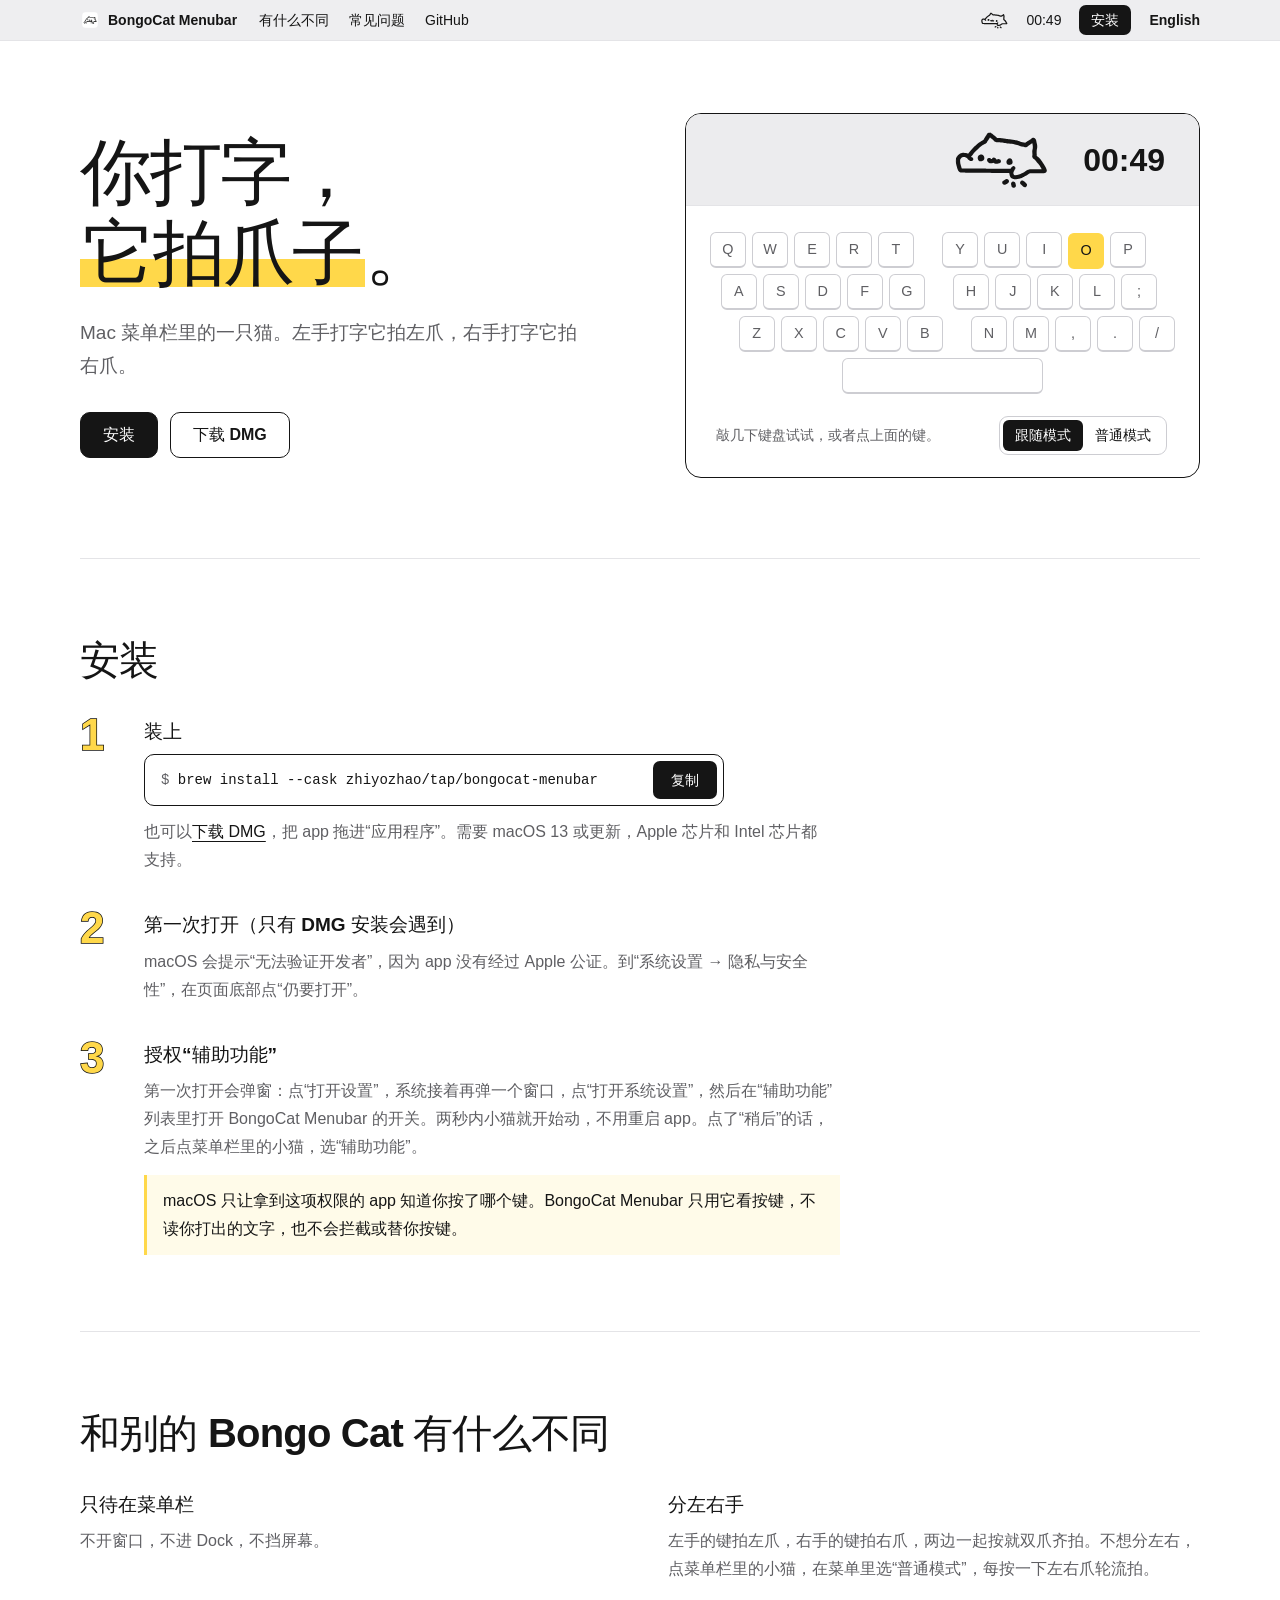
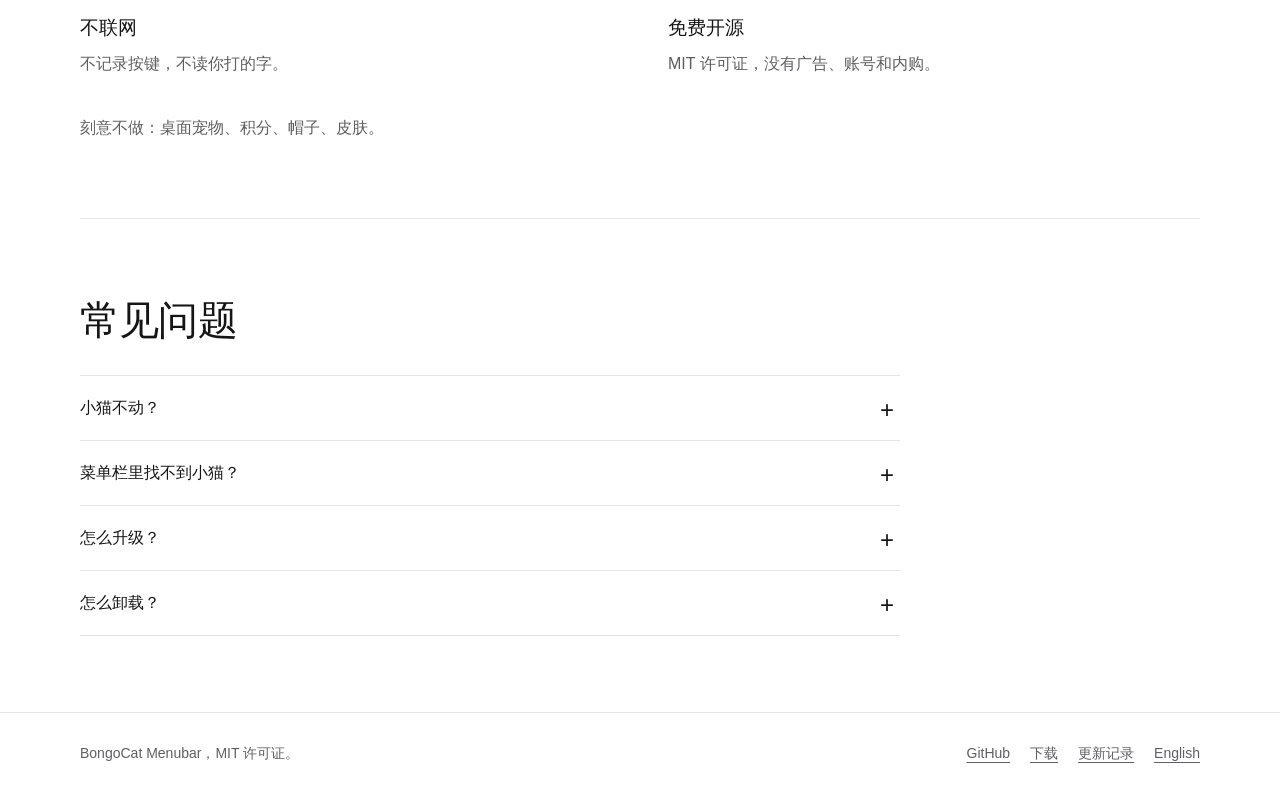
==== commit 32f5de41: "docs: 顶部加安装入口，演示动图放大小猫并放慢节奏，授权、切换模式、升级步骤按代码改准" ====
--- a/site/index.html
+++ b/site/index.html
@@ -22,17 +22,18 @@
   <link rel="apple-touch-icon" href="assets/icon-180.png">
   <link rel="stylesheet" href="style.css">
   <script type="application/ld+json">{"@context": "https://schema.org", "@type": "SoftwareApplication", "name": "BongoCat Menubar", "applicationCategory": "UtilitiesApplication", "operatingSystem": "macOS 13 或更新", "offers": {"@type": "Offer", "price": "0", "priceCurrency": "USD"}, "downloadUrl": "https://github.com/zhiyozhao/bongocat-menubar/releases/latest", "url": "https://zhiyozhao.github.io/bongocat-menubar/", "inLanguage": "zh-CN"}</script>
-  <script type="application/ld+json">{"@context": "https://schema.org", "@type": "FAQPage", "mainEntity": [{"@type": "Question", "name": "小猫不动？", "acceptedAnswer": {"@type": "Answer", "text": "在密码框里打字时不动是正常的，macOS 不会把这些按键告诉任何 app。数字小键盘、Caps Lock 和 fn 本来就不会让它动。其他情况，到“系统设置 → 隐私与安全性 → 辅助功能”里把 BongoCat Menubar 的开关关掉再打开。"}}, {"@type": "Question", "name": "菜单栏里找不到小猫？", "acceptedAnswer": {"@type": "Answer", "text": "带刘海的 MacBook 上，菜单栏图标太多时，放不下的会被藏到刘海后面。退出几个菜单栏 app 就能看到它。"}}, {"@type": "Question", "name": "怎么升级？", "acceptedAnswer": {"@type": "Answer", "text": "brew upgrade --cask bongocat-menubar，或者下载新的 DMG 覆盖。升级后不用重新授权。"}}, {"@type": "Question", "name": "怎么卸载？", "acceptedAnswer": {"@type": "Answer", "text": "开过“开机启动”的话，先在小猫的菜单里关掉。然后 brew uninstall --cask bongocat-menubar，或者把 app 拖到废纸篓。"}}]}</script>
+  <script type="application/ld+json">{"@context": "https://schema.org", "@type": "FAQPage", "mainEntity": [{"@type": "Question", "name": "小猫不动？", "acceptedAnswer": {"@type": "Answer", "text": "在密码框里打字时不动是正常的，macOS 不会把这些按键告诉任何 app。数字小键盘、Caps Lock、fn、Home、End、Page Up、Page Down、向前删除和 F13 以上的键不会触发拍爪。点开小猫的菜单，如果有“辅助功能”这一项，说明还没授权，点它去打开开关；已经授权还不动，就到“系统设置 → 隐私与安全性 → 辅助功能”里把开关关掉再打开。"}}, {"@type": "Question", "name": "菜单栏里找不到小猫？", "acceptedAnswer": {"@type": "Answer", "text": "带刘海的 MacBook 上，菜单栏图标太多时，放不下的会被藏到刘海后面。退出几个菜单栏 app 就能看到它。"}}, {"@type": "Question", "name": "怎么升级？", "acceptedAnswer": {"@type": "Answer", "text": "brew upgrade --cask bongocat-menubar。升级时小猫会被退出，装好后从“应用程序”里再打开它。用 DMG 的话，先在小猫的菜单里选“退出”，再用新版覆盖。升级后不用重新授权。"}}, {"@type": "Question", "name": "怎么卸载？", "acceptedAnswer": {"@type": "Answer", "text": "开过“开机启动”的话，先在小猫的菜单里关掉。然后 brew uninstall --cask bongocat-menubar，或者把 app 拖到废纸篓。"}}]}</script>
 </head>
 <body>
   <a class="skip-link" href="#main">跳到正文</a>
   <header class="menubar">
     <div class="wrap">
       <a class="app" href="./"><img src="assets/icon-64.png" alt="" width="20" height="20">BongoCat Menubar</a>
-      <nav aria-label="页面导航"><a href="#install">安装</a><a href="#diff">有什么不同</a><a href="#faq">常见问题</a><a href="https://github.com/zhiyozhao/bongocat-menubar">GitHub</a></nav>
+      <nav aria-label="页面导航"><a href="#diff">有什么不同</a><a href="#faq">常见问题</a><a href="https://github.com/zhiyozhao/bongocat-menubar">GitHub</a></nav>
       <div class="tray">
         <span class="cat" data-frame="idle" aria-hidden="true"><i class="idle"></i><i class="a"></i><i class="b"></i><i class="both"></i></span>
         <span class="clock" aria-hidden="true">12:14</span>
+        <a class="install-btn" href="#install">安装</a>
         <a class="lang" href="en/" hreflang="en" lang="en">English</a>
       </div>
     </div>
@@ -75,7 +76,7 @@
           <div class="install"><code>brew install --cask zhiyozhao/tap/bongocat-menubar</code><button class="copy" type="button" data-copy="brew install --cask zhiyozhao/tap/bongocat-menubar" data-done="已复制" aria-label="复制安装命令">复制</button></div>
           <p class="muted">也可以<a href="https://github.com/zhiyozhao/bongocat-menubar/releases/latest">下载 DMG</a>，把 app 拖进“应用程序”。需要 macOS 13 或更新，Apple 芯片和 Intel 芯片都支持。</p></li>
         <li><h3>第一次打开（只有 DMG 安装会遇到）</h3><p class="muted">macOS 会提示“无法验证开发者”，因为 app 没有经过 Apple 公证。到“系统设置 → 隐私与安全性”，在页面底部点“仍要打开”。</p></li>
-        <li><h3>授权“辅助功能”</h3><p class="muted">弹窗里点“打开设置”，在列表里打开 BongoCat Menubar 的开关，小猫就开始动了，不用重启 app。</p>
+        <li><h3>授权“辅助功能”</h3><p class="muted">第一次打开会弹窗：点“打开设置”，系统接着再弹一个窗口，点“打开系统设置”，然后在“辅助功能”列表里打开 BongoCat Menubar 的开关。两秒内小猫就开始动，不用重启 app。点了“稍后”的话，之后点菜单栏里的小猫，选“辅助功能”。</p>
           <p class="why">macOS 只让拿到这项权限的 app 知道你按了哪个键。BongoCat Menubar 只用它看按键，不读你打出的文字，也不会拦截或替你按键。</p></li>
       </ol>
     </section>
@@ -84,18 +85,18 @@
       <h2>和别的 <span class="nw">Bongo Cat</span> 有什么不同</h2>
       <div class="two">
         <div><h3>只待在菜单栏</h3><p class="muted">不开窗口，不进 Dock，不挡屏幕。</p></div>
-        <div><h3>分左右手</h3><p class="muted">左手的键拍左爪，右手的键拍右爪，两边一起按就双爪齐拍。不想分左右，点小猫换成普通模式，每按一下左右爪轮流拍。</p></div>
+        <div><h3>分左右手</h3><p class="muted">左手的键拍左爪，右手的键拍右爪，两边一起按就双爪齐拍。不想分左右，点菜单栏里的小猫，在菜单里选“普通模式”，每按一下左右爪轮流拍。</p></div>
         <div><h3>不联网</h3><p class="muted">不记录按键，不读你打的字。</p></div>
         <div><h3>免费开源</h3><p class="muted">MIT 许可证，没有广告、账号和内购。</p></div>
       </div>
-      <p class="note">刻意不做：桌面宠物、积分、帽子、皮肤。它只是一只陪你打字的猫。</p>
+      <p class="note">刻意不做：桌面宠物、积分、帽子、皮肤。</p>
     </section>
 
     <section id="faq" class="section">
       <h2>常见问题</h2>
-      <details><summary>小猫不动？</summary><p>在密码框里打字时不动是正常的，macOS 不会把这些按键告诉任何 app。数字小键盘、Caps Lock 和 fn 本来就不会让它动。其他情况，到“系统设置 → 隐私与安全性 → 辅助功能”里把 BongoCat Menubar 的开关关掉再打开。</p></details>
+      <details><summary>小猫不动？</summary><p>在密码框里打字时不动是正常的，macOS 不会把这些按键告诉任何 app。数字小键盘、Caps Lock、fn、Home、End、Page Up、Page Down、向前删除和 F13 以上的键不会触发拍爪。点开小猫的菜单，如果有“辅助功能”这一项，说明还没授权，点它去打开开关；已经授权还不动，就到“系统设置 → 隐私与安全性 → 辅助功能”里把开关关掉再打开。</p></details>
       <details><summary>菜单栏里找不到小猫？</summary><p>带刘海的 MacBook 上，菜单栏图标太多时，放不下的会被藏到刘海后面。退出几个菜单栏 app 就能看到它。</p></details>
-      <details><summary>怎么升级？</summary><p><code>brew upgrade --cask bongocat-menubar</code>，或者下载新的 DMG 覆盖。升级后不用重新授权。</p></details>
+      <details><summary>怎么升级？</summary><p><code>brew upgrade --cask bongocat-menubar</code>。升级时小猫会被退出，装好后从“应用程序”里再打开它。用 DMG 的话，先在小猫的菜单里选“退出”，再用新版覆盖。升级后不用重新授权。</p></details>
       <details><summary>怎么卸载？</summary><p>开过“开机启动”的话，先在小猫的菜单里关掉。然后 <code>brew uninstall --cask bongocat-menubar</code>，或者把 app 拖到废纸篓。</p></details>
     </section>
   </main>
--- a/site/style.css
+++ b/site/style.css
@@ -162,3 +162,11 @@
   .steps li::before { font-size: 32px; }
 }
 .nw { white-space: nowrap; }
+.install-btn { padding: 3px 12px; border-radius: 7px; background: var(--ink); color: var(--paper); font-weight: 650; text-decoration: none; }
+.install-btn:hover { background: var(--marker); color: var(--on-marker); text-decoration: none; }
+@media (max-width: 640px) {
+  .menubar .clock { display: none; }
+  .hero { padding: 28px 0 40px; row-gap: 24px; }
+  .hero .actions { margin-top: 22px; }
+  #install { padding-top: 40px; }
+}
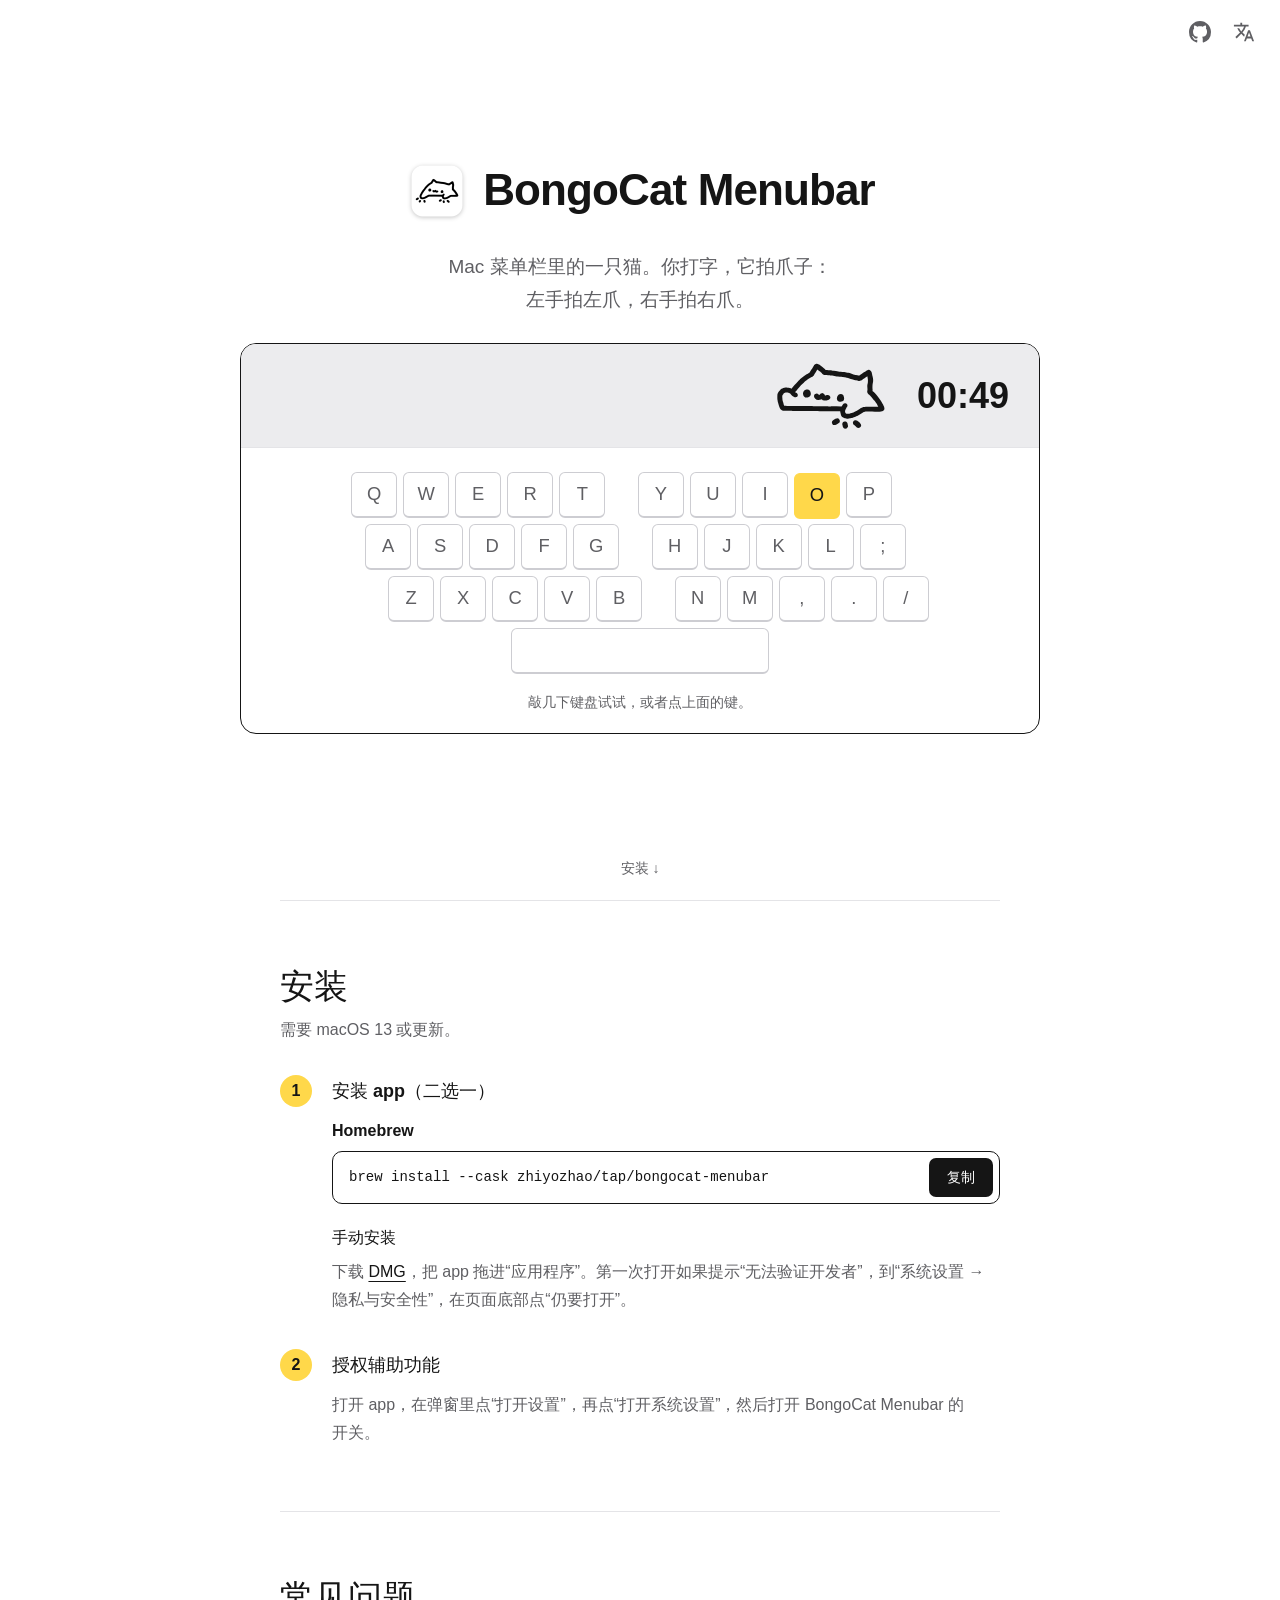
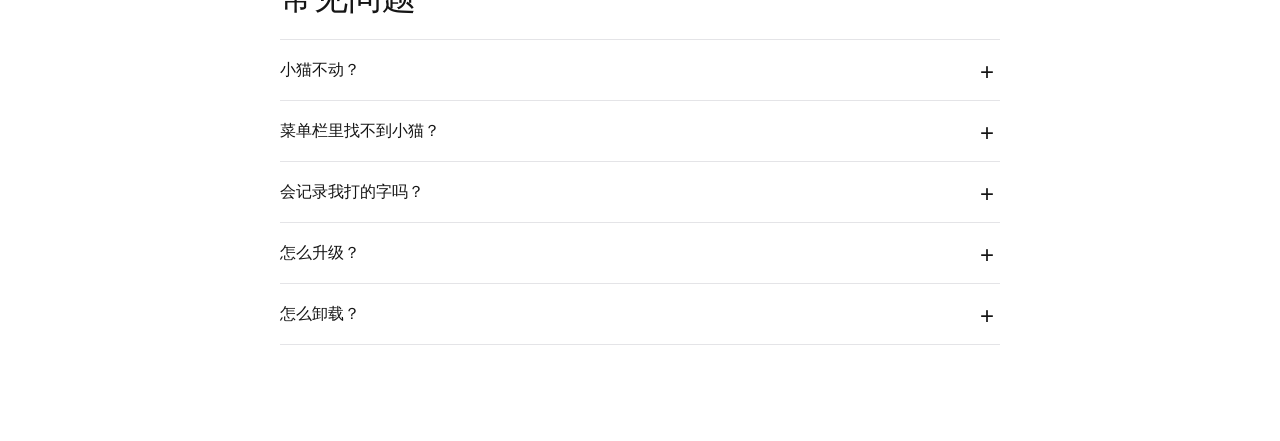
==== commit 26453c80: "docs: README 与官网改为极简：图标标题、首屏只放介绍和演示、安装分两步、常见问题改清楚" ====
--- a/site/index.html
+++ b/site/index.html
@@ -4,16 +4,16 @@
   <meta charset="utf-8">
   <meta name="viewport" content="width=device-width, initial-scale=1">
   <title>BongoCat Menubar：你打字，它拍爪子</title>
-  <meta name="description" content="Mac 菜单栏里的一只猫，你打字，它拍爪子：左手拍左爪，右手拍右爪。免费开源，不联网，支持 macOS 13 及以上。">
+  <meta name="description" content="Mac 菜单栏里的一只猫，你打字，它拍爪子：左手拍左爪，右手拍右爪。免费开源，支持 macOS 13 及以上。">
   <link rel="canonical" href="https://zhiyozhao.github.io/bongocat-menubar/">
   <link rel="alternate" hreflang="zh-CN" href="https://zhiyozhao.github.io/bongocat-menubar/">
   <link rel="alternate" hreflang="en" href="https://zhiyozhao.github.io/bongocat-menubar/en/">
   <link rel="alternate" hreflang="x-default" href="https://zhiyozhao.github.io/bongocat-menubar/">
-  <meta name="theme-color" content="#ececee" media="(prefers-color-scheme: light)">
-  <meta name="theme-color" content="#2a2a2e" media="(prefers-color-scheme: dark)">
+  <meta name="theme-color" content="#ffffff" media="(prefers-color-scheme: light)">
+  <meta name="theme-color" content="#18181a" media="(prefers-color-scheme: dark)">
   <meta property="og:type" content="website">
   <meta property="og:title" content="BongoCat Menubar：你打字，它拍爪子">
-  <meta property="og:description" content="Mac 菜单栏里的一只猫，你打字，它拍爪子。免费开源。">
+  <meta property="og:description" content="Mac 菜单栏里的一只猫，你打字，它拍爪子：左手拍左爪，右手拍右爪。免费开源，支持 macOS 13 及以上。">
   <meta property="og:url" content="https://zhiyozhao.github.io/bongocat-menubar/">
   <meta property="og:image" content="https://zhiyozhao.github.io/bongocat-menubar/assets/og-zh.png">
   <meta property="og:locale" content="zh_CN">
@@ -22,31 +22,18 @@
   <link rel="apple-touch-icon" href="assets/icon-180.png">
   <link rel="stylesheet" href="style.css">
   <script type="application/ld+json">{"@context": "https://schema.org", "@type": "SoftwareApplication", "name": "BongoCat Menubar", "applicationCategory": "UtilitiesApplication", "operatingSystem": "macOS 13 或更新", "offers": {"@type": "Offer", "price": "0", "priceCurrency": "USD"}, "downloadUrl": "https://github.com/zhiyozhao/bongocat-menubar/releases/latest", "url": "https://zhiyozhao.github.io/bongocat-menubar/", "inLanguage": "zh-CN"}</script>
-  <script type="application/ld+json">{"@context": "https://schema.org", "@type": "FAQPage", "mainEntity": [{"@type": "Question", "name": "小猫不动？", "acceptedAnswer": {"@type": "Answer", "text": "在密码框里打字时不动是正常的，macOS 不会把这些按键告诉任何 app。数字小键盘、Caps Lock、fn、Home、End、Page Up、Page Down、向前删除和 F13 以上的键不会触发拍爪。点开小猫的菜单，如果有“辅助功能”这一项，说明还没授权，点它去打开开关；已经授权还不动，就到“系统设置 → 隐私与安全性 → 辅助功能”里把开关关掉再打开。"}}, {"@type": "Question", "name": "菜单栏里找不到小猫？", "acceptedAnswer": {"@type": "Answer", "text": "带刘海的 MacBook 上，菜单栏图标太多时，放不下的会被藏到刘海后面。退出几个菜单栏 app 就能看到它。"}}, {"@type": "Question", "name": "怎么升级？", "acceptedAnswer": {"@type": "Answer", "text": "brew upgrade --cask bongocat-menubar。升级时小猫会被退出，装好后从“应用程序”里再打开它。用 DMG 的话，先在小猫的菜单里选“退出”，再用新版覆盖。升级后不用重新授权。"}}, {"@type": "Question", "name": "怎么卸载？", "acceptedAnswer": {"@type": "Answer", "text": "开过“开机启动”的话，先在小猫的菜单里关掉。然后 brew uninstall --cask bongocat-menubar，或者把 app 拖到废纸篓。"}}]}</script>
+  <script type="application/ld+json">{"@context": "https://schema.org", "@type": "FAQPage", "mainEntity": [{"@type": "Question", "name": "小猫不动？", "acceptedAnswer": {"@type": "Answer", "text": "点开小猫的菜单：有“辅助功能”这一项，说明还没授权，点它去打开开关；已经授权了，就在设置里把开关关掉再打开。输入密码时小猫不动是正常的。"}}, {"@type": "Question", "name": "菜单栏里找不到小猫？", "acceptedAnswer": {"@type": "Answer", "text": "菜单栏图标太多时，小猫会被刘海挡住。退出几个菜单栏 app 就能看到。"}}, {"@type": "Question", "name": "会记录我打的字吗？", "acceptedAnswer": {"@type": "Answer", "text": "不会。它不联网，也不保存任何按键。"}}, {"@type": "Question", "name": "怎么升级？", "acceptedAnswer": {"@type": "Answer", "text": "brew upgrade --cask bongocat-menubar，装好后重新打开 app，不用重新授权。"}}, {"@type": "Question", "name": "怎么卸载？", "acceptedAnswer": {"@type": "Answer", "text": "brew uninstall --cask bongocat-menubar，或者把 app 拖到废纸篓。"}}]}</script>
 </head>
 <body>
-  <a class="skip-link" href="#main">跳到正文</a>
-  <header class="menubar">
-    <div class="wrap">
-      <a class="app" href="./"><img src="assets/icon-64.png" alt="" width="20" height="20">BongoCat Menubar</a>
-      <nav aria-label="页面导航"><a href="#diff">有什么不同</a><a href="#faq">常见问题</a><a href="https://github.com/zhiyozhao/bongocat-menubar">GitHub</a></nav>
-      <div class="tray">
-        <span class="cat" data-frame="idle" aria-hidden="true"><i class="idle"></i><i class="a"></i><i class="b"></i><i class="both"></i></span>
-        <span class="clock" aria-hidden="true">12:14</span>
-        <a class="install-btn" href="#install">安装</a>
-        <a class="lang" href="en/" hreflang="en" lang="en">English</a>
-      </div>
-    </div>
+  <header class="top">
+    <a class="icon-link" href="https://github.com/zhiyozhao/bongocat-menubar" aria-label="GitHub" title="GitHub"><svg viewBox="0 0 16 16" width="22" height="22" aria-hidden="true"><path fill="currentColor" d="M8 0c4.42 0 8 3.58 8 8a8.013 8.013 0 0 1-5.45 7.59c-.4.08-.55-.17-.55-.38 0-.27.01-1.13.01-2.2 0-.75-.25-1.23-.54-1.48 1.78-.2 3.65-.88 3.65-3.95 0-.88-.31-1.59-.82-2.15.08-.2.36-1.02-.08-2.12 0 0-.67-.22-2.2.82-.64-.18-1.32-.27-2-.27-.68 0-1.36.09-2 .27-1.53-1.03-2.2-.82-2.2-.82-.44 1.1-.16 1.92-.08 2.12-.51.56-.82 1.28-.82 2.15 0 3.06 1.86 3.75 3.64 3.95-.23.2-.44.55-.51 1.07-.46.21-1.61.55-2.33-.66-.15-.24-.6-.83-1.23-.82-.67.01-.27.38.01.53.34.19.73.9.82 1.13.16.45.68 1.31 2.69.94 0 .67.01 1.3.01 1.49 0 .21-.15.45-.55.38A7.995 7.995 0 0 1 0 8c0-4.42 3.58-8 8-8Z"/></svg></a>
+    <a class="icon-link" href="en/" hreflang="en" lang="en" aria-label="English" title="English"><svg viewBox="0 0 24 24" width="22" height="22" aria-hidden="true"><path fill="currentColor" d="M12.87 15.07l-2.54-2.51.03-.03c1.74-1.94 2.98-4.17 3.71-6.53H17V4h-7V2H8v2H1v1.99h11.17C11.5 7.92 10.44 9.75 9 11.35 8.07 10.32 7.3 9.19 6.69 8h-2c.73 1.63 1.73 3.17 2.98 4.56l-5.09 5.02L4 19l5-5 3.11 3.11.76-2.04zM18.5 10h-2L12 22h2l1.12-3h4.75L21 22h2l-4.5-12zm-2.62 7l1.62-4.33L19.12 17h-3.24z"/></svg></a>
   </header>
 
-  <main id="main" class="wrap">
+  <main>
     <section class="hero">
-      <div class="intro">
-        <h1>你打字，<br><mark>它拍爪子</mark>。</h1>
-        <p class="lede">Mac 菜单栏里的一只猫。左手打字它拍左爪，右手打字它拍右爪。</p>
-        <div class="actions"><a class="button primary" href="#install">安装</a><a class="button" href="https://github.com/zhiyozhao/bongocat-menubar/releases/latest">下载 DMG</a></div>
-      </div>
-
+      <div class="title"><img src="assets/icon-128.png" alt="" width="64" height="64"><h1>BongoCat Menubar</h1></div>
+      <p class="lede">Mac 菜单栏里的一只猫。你打字，它拍爪子：<br>左手拍左爪，右手拍右爪。</p>
       <figure class="demo" aria-label="演示：放大后的菜单栏右上角。敲键盘或点下面的键，小猫跟着拍爪子">
         <div class="demo-bar">
           <span class="cat" data-frame="idle" aria-hidden="true"><i class="idle"></i><i class="a"></i><i class="b"></i><i class="both"></i></span>
@@ -58,60 +45,42 @@
           <div class="row"><span class="key" data-code="KeyZ">Z</span><span class="key" data-code="KeyX">X</span><span class="key" data-code="KeyC">C</span><span class="key" data-code="KeyV">V</span><span class="key" data-code="KeyB">B</span><span class="split"></span><span class="key" data-code="KeyN">N</span><span class="key" data-code="KeyM">M</span><span class="key" data-code="Comma">,</span><span class="key" data-code="Period">.</span><span class="key" data-code="Slash">/</span></div>
           <div class="row"><span class="key space" data-code="Space"></span></div>
         </div>
-        <div class="demo-foot">
-          <p class="hint"><span class="pointer">敲几下键盘试试，或者点上面的键。</span><span class="touch">点上面的键试试。</span></p>
-          <fieldset class="modes">
-            <legend>模式</legend>
-            <label><input type="radio" name="mode" value="follow" checked>跟随模式</label>
-            <label><input type="radio" name="mode" value="normal">普通模式</label>
-          </fieldset>
-        </div>
+        <p class="hint"><span class="pointer">敲几下键盘试试，或者点上面的键。</span><span class="touch">点上面的键试试。</span></p>
       </figure>
+      <a class="more" href="#install">安装 <span aria-hidden="true">↓</span></a>
     </section>
 
-    <section id="install" class="section">
-      <h2>安装</h2>
-      <ol class="steps">
-        <li><h3>装上</h3>
-          <div class="install"><code>brew install --cask zhiyozhao/tap/bongocat-menubar</code><button class="copy" type="button" data-copy="brew install --cask zhiyozhao/tap/bongocat-menubar" data-done="已复制" aria-label="复制安装命令">复制</button></div>
-          <p class="muted">也可以<a href="https://github.com/zhiyozhao/bongocat-menubar/releases/latest">下载 DMG</a>，把 app 拖进“应用程序”。需要 macOS 13 或更新，Apple 芯片和 Intel 芯片都支持。</p></li>
-        <li><h3>第一次打开（只有 DMG 安装会遇到）</h3><p class="muted">macOS 会提示“无法验证开发者”，因为 app 没有经过 Apple 公证。到“系统设置 → 隐私与安全性”，在页面底部点“仍要打开”。</p></li>
-        <li><h3>授权“辅助功能”</h3><p class="muted">第一次打开会弹窗：点“打开设置”，系统接着再弹一个窗口，点“打开系统设置”，然后在“辅助功能”列表里打开 BongoCat Menubar 的开关。两秒内小猫就开始动，不用重启 app。点了“稍后”的话，之后点菜单栏里的小猫，选“辅助功能”。</p>
-          <p class="why">macOS 只让拿到这项权限的 app 知道你按了哪个键。BongoCat Menubar 只用它看按键，不读你打出的文字，也不会拦截或替你按键。</p></li>
-      </ol>
-    </section>
+    <div class="wrap">
+      <section id="install" class="section">
+        <h2>安装</h2>
+        <p class="req">需要 macOS 13 或更新。</p>
+        <ol class="steps">
+          <li>
+            <h3>安装 app（二选一）</h3>
+            <dl class="ways">
+              <dt>Homebrew</dt>
+              <dd><div class="install"><code>brew install --cask zhiyozhao/tap/bongocat-menubar</code><button class="copy" type="button" data-copy="brew install --cask zhiyozhao/tap/bongocat-menubar" data-done="已复制" aria-label="复制安装命令">复制</button></div></dd>
+              <dt>手动安装</dt>
+              <dd>下载 <a href="https://github.com/zhiyozhao/bongocat-menubar/releases/latest">DMG</a>，把 app 拖进“应用程序”。第一次打开如果提示“无法验证开发者”，到“系统设置 → 隐私与安全性”，在页面底部点“仍要打开”。</dd>
+            </dl>
+          </li>
+          <li>
+            <h3>授权辅助功能</h3>
+            <p>打开 app，在弹窗里点“打开设置”，再点“打开系统设置”，然后打开 BongoCat Menubar 的开关。</p>
+          </li>
+        </ol>
+      </section>
 
-    <section id="diff" class="section">
-      <h2>和别的 <span class="nw">Bongo Cat</span> 有什么不同</h2>
-      <div class="two">
-        <div><h3>只待在菜单栏</h3><p class="muted">不开窗口，不进 Dock，不挡屏幕。</p></div>
-        <div><h3>分左右手</h3><p class="muted">左手的键拍左爪，右手的键拍右爪，两边一起按就双爪齐拍。不想分左右，点菜单栏里的小猫，在菜单里选“普通模式”，每按一下左右爪轮流拍。</p></div>
-        <div><h3>不联网</h3><p class="muted">不记录按键，不读你打的字。</p></div>
-        <div><h3>免费开源</h3><p class="muted">MIT 许可证，没有广告、账号和内购。</p></div>
-      </div>
-      <p class="note">刻意不做：桌面宠物、积分、帽子、皮肤。</p>
-    </section>
-
-    <section id="faq" class="section">
-      <h2>常见问题</h2>
-      <details><summary>小猫不动？</summary><p>在密码框里打字时不动是正常的，macOS 不会把这些按键告诉任何 app。数字小键盘、Caps Lock、fn、Home、End、Page Up、Page Down、向前删除和 F13 以上的键不会触发拍爪。点开小猫的菜单，如果有“辅助功能”这一项，说明还没授权，点它去打开开关；已经授权还不动，就到“系统设置 → 隐私与安全性 → 辅助功能”里把开关关掉再打开。</p></details>
-      <details><summary>菜单栏里找不到小猫？</summary><p>带刘海的 MacBook 上，菜单栏图标太多时，放不下的会被藏到刘海后面。退出几个菜单栏 app 就能看到它。</p></details>
-      <details><summary>怎么升级？</summary><p><code>brew upgrade --cask bongocat-menubar</code>。升级时小猫会被退出，装好后从“应用程序”里再打开它。用 DMG 的话，先在小猫的菜单里选“退出”，再用新版覆盖。升级后不用重新授权。</p></details>
-      <details><summary>怎么卸载？</summary><p>开过“开机启动”的话，先在小猫的菜单里关掉。然后 <code>brew uninstall --cask bongocat-menubar</code>，或者把 app 拖到废纸篓。</p></details>
-    </section>
+      <section id="faq" class="section">
+        <h2>常见问题</h2>
+        <details><summary>小猫不动？</summary><p>点开小猫的菜单：有“辅助功能”这一项，说明还没授权，点它去打开开关；已经授权了，就在设置里把开关关掉再打开。输入密码时小猫不动是正常的。</p></details>
+      <details><summary>菜单栏里找不到小猫？</summary><p>菜单栏图标太多时，小猫会被刘海挡住。退出几个菜单栏 app 就能看到。</p></details>
+      <details><summary>会记录我打的字吗？</summary><p>不会。它不联网，也不保存任何按键。</p></details>
+      <details><summary>怎么升级？</summary><p><code>brew upgrade --cask bongocat-menubar</code>，装好后重新打开 app，不用重新授权。</p></details>
+      <details><summary>怎么卸载？</summary><p><code>brew uninstall --cask bongocat-menubar</code>，或者把 app 拖到废纸篓。</p></details>
+      </section>
+    </div>
   </main>
-
-  <footer>
-    <div class="wrap">
-      <span>BongoCat Menubar，MIT 许可证。</span>
-      <nav aria-label="页脚">
-        <a href="https://github.com/zhiyozhao/bongocat-menubar">GitHub</a>
-        <a href="https://github.com/zhiyozhao/bongocat-menubar/releases/latest">下载</a>
-        <a href="https://github.com/zhiyozhao/bongocat-menubar/blob/master/CHANGELOG.md">更新记录</a>
-        <a href="en/" hreflang="en" lang="en">English</a>
-      </nav>
-    </div>
-  </footer>
   <script src="demo.js" defer></script>
 </body>
 </html>
--- a/site/style.css
+++ b/site/style.css
@@ -1,4 +1,4 @@
-/* BongoCat Menubar site. Colors: paper / ink / pencil / rule / bar / marker. */
+/* BongoCat Menubar site. Black line art on white, one accent: highlighter yellow. */
 :root {
   color-scheme: light dark;
   --paper: #ffffff;
@@ -10,7 +10,6 @@
   --key-edge: #cdcdd2;
   --marker: #ffd84a;
   --on-marker: #151515;
-  --max: 1120px;
   font-family: -apple-system, BlinkMacSystemFont, "SF Pro Text", "PingFang SC", "Hiragino Sans GB", "Microsoft YaHei", "Helvetica Neue", Arial, sans-serif;
   font-synthesis: none;
 }
@@ -28,17 +27,21 @@
 }
 
 * { box-sizing: border-box; }
-html { scroll-behavior: smooth; scroll-padding-top: 64px; }
+html { scroll-behavior: smooth; }
 @media (prefers-reduced-motion: reduce) { html { scroll-behavior: auto; } }
 body { margin: 0; background: var(--paper); color: var(--ink); font-size: 16px; line-height: 1.75; -webkit-text-size-adjust: 100%; }
 a { color: inherit; text-decoration-thickness: 1px; text-underline-offset: 4px; }
 a:hover { text-decoration-color: var(--marker); text-decoration-thickness: 3px; }
 :focus-visible { outline: 3px solid var(--marker); outline-offset: 3px; border-radius: 4px; }
-code, kbd, button, input { font: inherit; }
+code, button { font: inherit; }
 code { font-family: ui-monospace, "SF Mono", Menlo, monospace; font-size: .9em; }
-.wrap { width: min(calc(100% - 48px), var(--max)); margin-inline: auto; }
-.skip-link { position: fixed; top: -100px; left: 16px; z-index: 20; padding: 6px 12px; background: var(--ink); color: var(--paper); }
-.skip-link:focus { top: 8px; }
+h1, h2, h3 { text-wrap: balance; }
+p, dd { text-wrap: pretty; }
+
+/* Top right: GitHub and language, nothing else. */
+.top { position: absolute; top: 12px; right: 16px; z-index: 5; display: flex; gap: 4px; }
+.icon-link { display: grid; place-items: center; width: 40px; height: 40px; border-radius: 10px; color: var(--pencil); }
+.icon-link:hover { color: var(--ink); background: var(--rule); }
 
 /* The cat: four stacked masks, one visible. Color follows currentColor. */
 .cat { position: relative; display: inline-block; aspect-ratio: 89 / 51; color: var(--ink); }
@@ -49,44 +52,23 @@
 .cat i.a { -webkit-mask-image: url(assets/typing_a.svg); mask-image: url(assets/typing_a.svg); }
 .cat i.b { -webkit-mask-image: url(assets/typing_b.svg); mask-image: url(assets/typing_b.svg); }
 .cat i.both { -webkit-mask-image: url(assets/typing_both.svg); mask-image: url(assets/typing_both.svg); }
-.cat[data-static] i, .cat[data-frame="idle"] i.idle, .cat[data-frame="a"] i.a, .cat[data-frame="b"] i.b, .cat[data-frame="both"] i.both { visibility: visible; }
+.cat[data-frame="idle"] i.idle, .cat[data-frame="a"] i.a, .cat[data-frame="b"] i.b, .cat[data-frame="both"] i.both { visibility: visible; }
 
-/* Header styled as a macOS menu bar, with the real-size cat on the right. */
-.menubar { position: sticky; top: 0; z-index: 10; background: color-mix(in srgb, var(--bar) 88%, transparent);
-  -webkit-backdrop-filter: blur(16px); backdrop-filter: blur(16px); border-bottom: 1px solid var(--rule); font-size: 14px; }
-.menubar .wrap { display: flex; align-items: center; gap: 22px; height: 40px; }
-.menubar .app { display: inline-flex; align-items: center; gap: 8px; font-weight: 700; text-decoration: none; white-space: nowrap; }
-.menubar .app img { width: 20px; height: 20px; }
-.menubar nav { display: flex; gap: 20px; }
-.menubar nav a { text-decoration: none; white-space: nowrap; }
-.menubar .tray { margin-left: auto; display: flex; align-items: center; gap: 18px; white-space: nowrap; }
-.menubar .tray .cat { height: 17px; }
-.menubar .clock { font-variant-numeric: tabular-nums; }
-.menubar .lang { font-weight: 600; text-decoration: none; }
+/* First screen: name, one sentence, the demo. Exactly one viewport tall. */
+.hero { position: relative; min-height: 100vh; min-height: 100svh; display: flex; flex-direction: column; align-items: center; justify-content: center;
+  gap: clamp(16px, 3vh, 28px); padding: 64px 16px 72px; text-align: center; }
+.title { display: flex; align-items: center; gap: 14px; }
+.title img { width: clamp(48px, 6vw, 64px); height: auto; filter: drop-shadow(0 1px 2px rgb(0 0 0 / .22)); }
+h1 { margin: 0; font-size: clamp(28px, 4.2vw, 44px); line-height: 1.15; letter-spacing: -.02em; font-weight: 800; }
+.lede { margin: 0; color: var(--pencil); font-size: clamp(16px, 1.8vw, 19px); }
+.more { position: absolute; bottom: 20px; left: 50%; transform: translateX(-50%); color: var(--pencil); font-size: 14px; text-decoration: none; }
+.more:hover { color: var(--ink); text-decoration: none; }
 
-/* Hero */
-.hero { display: grid; grid-template-columns: minmax(0, 1.05fr) minmax(0, 1fr); column-gap: clamp(36px, 5vw, 72px); align-items: center; padding: 72px 0 80px; }
-.actions { display: flex; flex-wrap: wrap; gap: 12px; margin-top: 30px; }
-.button { display: inline-flex; align-items: center; min-height: 46px; padding: 0 22px; border: 1.5px solid var(--ink); border-radius: 10px; font-weight: 650; text-decoration: none; }
-.button.primary { background: var(--ink); color: var(--paper); }
-.button:hover { background: var(--marker); border-color: var(--marker); color: var(--on-marker); text-decoration: none; }
-h1 { margin: 0; font-size: clamp(42px, 6vw, 72px); line-height: 1.12; letter-spacing: -.03em; font-weight: 800; }
-mark { color: inherit; background: linear-gradient(transparent 58%, var(--marker) 58%, var(--marker) 92%, transparent 92%); padding: 0 .04em; }
-@media (prefers-color-scheme: dark) { mark { color: var(--on-marker); background: var(--marker); border-radius: 4px; padding: 0 .1em; } }
-.lede { max-width: 30em; margin: 22px 0 0; color: var(--pencil); font-size: 19px; }
-.install { display: flex; align-items: center; gap: 10px; max-width: 580px; margin: 4px 0 12px; padding: 6px 6px 6px 16px;
-  border: 1.5px solid var(--ink); border-radius: 10px; }
-.install code { flex: 1; min-width: 0; overflow-x: auto; white-space: nowrap; font-size: 14px; padding: 6px 0; }
-.install code::before { content: "$ "; color: var(--pencil); }
-.copy { flex: 0 0 auto; min-width: 64px; padding: 7px 14px; border: 0; border-radius: 7px; background: var(--ink); color: var(--paper); font-size: 14px; font-weight: 600; cursor: pointer; }
-.copy:hover { background: var(--marker); color: var(--on-marker); }
-
-/* Demo: a magnified corner of the menu bar plus a small keyboard. */
-.demo { margin: 0; padding: 0 0 22px; border: 1.5px solid var(--ink); border-radius: 16px; overflow: hidden; background: var(--paper); }
-.demo-bar { display: flex; align-items: center; justify-content: flex-end; gap: clamp(18px, 4vw, 34px); height: clamp(64px, 11vw, 92px); padding: 0 clamp(20px, 4vw, 34px); background: var(--bar); border-bottom: 1px solid var(--rule); }
-.demo-bar .cat { height: clamp(40px, 7vw, 58px); }
-.demo-bar .clock { font-size: clamp(22px, 3.6vw, 32px); font-weight: 600; font-variant-numeric: tabular-nums; }
-.keyboard { --k: clamp(26px, 3.4vw, 36px); --g: clamp(4px, .6vw, 6px); display: grid; justify-content: center; gap: var(--g); margin: 26px auto 0; padding: 0 12px;
+.demo { width: min(100%, 800px); margin: 0; padding: 0 0 18px; border: 1.5px solid var(--ink); border-radius: 16px; overflow: hidden; background: var(--paper); }
+.demo-bar { display: flex; align-items: center; justify-content: flex-end; gap: clamp(18px, 4vw, 30px); height: clamp(64px, min(10vw, 12vh), 104px); padding: 0 clamp(20px, 4vw, 30px); background: var(--bar); border-bottom: 1px solid var(--rule); }
+.demo-bar .cat { height: clamp(40px, min(6.5vw, 8vh), 68px); }
+.demo-bar .clock { font-size: clamp(22px, min(3.4vw, 4vh), 36px); font-weight: 600; font-variant-numeric: tabular-nums; }
+.keyboard { --k: clamp(26px, min(3.6vw, 5.4vh), 46px); --g: clamp(4px, .6vw, 6px); display: grid; justify-content: center; gap: var(--g); margin: 24px auto 0; padding: 0 12px;
   user-select: none; -webkit-user-select: none; touch-action: manipulation; }
 .row { display: flex; gap: var(--g); }
 .row:nth-child(2) { padding-left: calc(var(--k) * .3); }
@@ -97,76 +79,48 @@
   background: var(--key); color: var(--pencil); font-size: calc(var(--k) * .4); cursor: pointer; }
 .key.space { width: calc(var(--k) * 5.6); }
 .key.down { background: var(--marker); border-color: var(--marker); color: var(--on-marker); transform: translateY(1px); }
-.demo-foot { display: flex; flex-wrap: wrap; align-items: center; justify-content: space-between; gap: 12px 20px; margin: 22px clamp(16px, 4vw, 30px) 0; }
-.hint { margin: 0; color: var(--pencil); font-size: 14px; }
+.hint { margin: 16px 0 0; color: var(--pencil); font-size: 14px; }
 .hint .touch { display: none; }
 @media (hover: none) { .hint .pointer { display: none; } .hint .touch { display: inline; } }
-.modes { display: inline-flex; padding: 3px; border: 1px solid var(--key-edge); border-radius: 9px; font-size: 14px; }
-.modes legend { position: absolute; width: 1px; height: 1px; overflow: hidden; clip: rect(0 0 0 0); }
-.modes label { position: relative; padding: 3px 12px; border-radius: 6px; cursor: pointer; white-space: nowrap; }
-.modes input { position: absolute; opacity: 0; }
-.modes label:has(input:checked) { background: var(--ink); color: var(--paper); }
-.modes label:has(input:focus-visible) { outline: 3px solid var(--marker); outline-offset: 2px; }
 
-/* Sections */
-.section { padding: 76px 0; border-top: 1px solid var(--rule); }
-h2 { margin: 0 0 30px; font-size: clamp(28px, 3.4vw, 40px); line-height: 1.25; letter-spacing: -.02em; font-weight: 800; }
-h3 { margin: 0 0 6px; font-size: 19px; }
-.section p { margin: 0; }
-.muted { color: var(--pencil); }
+/* Below the fold */
+.wrap { width: min(calc(100% - 48px), 720px); margin-inline: auto; }
+.section { padding: 64px 0; border-top: 1px solid var(--rule); }
+.section:last-child { padding-bottom: 96px; }
+h2 { margin: 0 0 8px; font-size: clamp(26px, 3vw, 34px); line-height: 1.25; font-weight: 800; }
+h3 { margin: 0 0 10px; font-size: 18px; }
+.req { margin: 0 0 32px; color: var(--pencil); }
 
-.two { display: grid; grid-template-columns: 1fr 1fr; gap: 28px 56px; }
-.note { margin-top: 36px !important; color: var(--pencil); }
-.why { margin-top: 14px !important; padding: 12px 16px; border-left: 3px solid var(--marker); background: color-mix(in srgb, var(--marker) 12%, transparent); }
-.steps .muted a { color: var(--ink); }
+.steps { display: grid; gap: 36px; margin: 0; padding: 0; list-style: none; counter-reset: step; }
+.steps > li { counter-increment: step; position: relative; padding-left: 52px; }
+.steps > li::before { content: counter(step); position: absolute; left: 0; top: -1px; display: grid; place-items: center; width: 32px; height: 32px;
+  border-radius: 50%; background: var(--marker); color: var(--on-marker); font-weight: 800; }
+.steps p { margin: 0; color: var(--pencil); }
+.ways { margin: 0; display: grid; gap: 6px; }
+.ways dt { font-weight: 650; }
+.ways dd { margin: 0 0 14px; color: var(--pencil); }
+.ways dd:last-child { margin-bottom: 0; }
+.ways a { color: var(--ink); }
 
-.steps { display: grid; gap: 34px; max-width: 760px; margin: 0; padding: 0; list-style: none; counter-reset: step; }
-.steps li { counter-increment: step; position: relative; padding-left: 64px; }
-.steps li::before { content: counter(step); position: absolute; left: 0; top: -2px; font-size: 44px; font-weight: 800; line-height: 1; color: var(--marker);
-  -webkit-text-stroke: 1.5px var(--ink); paint-order: stroke fill; }
+.install { display: flex; align-items: center; gap: 10px; padding: 6px 6px 6px 16px; border: 1.5px solid var(--ink); border-radius: 10px; color: var(--ink); }
+.install code { flex: 1; min-width: 0; overflow-x: auto; white-space: nowrap; font-size: 14px; padding: 6px 0; }
+.copy { flex: 0 0 auto; min-width: 64px; padding: 7px 14px; border: 0; border-radius: 7px; background: var(--ink); color: var(--paper); font-size: 14px; font-weight: 600; cursor: pointer; }
+.copy:hover { background: var(--marker); color: var(--on-marker); }
 
-
-details { border-top: 1px solid var(--rule); max-width: 820px; }
+#faq h2 { margin-bottom: 20px; }
+details { border-top: 1px solid var(--rule); }
 details:last-of-type { border-bottom: 1px solid var(--rule); }
-summary { position: relative; padding: 18px 40px 18px 0; font-weight: 650; cursor: pointer; list-style: none; }
+summary { position: relative; padding: 16px 40px 16px 0; font-weight: 650; cursor: pointer; list-style: none; }
 summary::-webkit-details-marker { display: none; }
-summary::after { content: "+"; position: absolute; right: 6px; top: 13px; font-size: 24px; font-weight: 400; }
+summary::after { content: "+"; position: absolute; right: 6px; top: 11px; font-size: 24px; font-weight: 400; }
 details[open] summary::after { content: "−"; }
-details p { margin: -4px 0 20px !important; color: var(--pencil); }
-
-footer { border-top: 1px solid var(--rule); }
-footer .wrap { display: flex; flex-wrap: wrap; justify-content: space-between; gap: 12px 24px; padding: 28px 0 40px; color: var(--pencil); font-size: 14px; }
-footer nav { display: flex; flex-wrap: wrap; gap: 8px 20px; }
-
-@media (max-width: 920px) {
-  .menubar nav { display: none; }
-  .hero { grid-template-columns: minmax(0, 1fr); row-gap: 32px; padding: 40px 0 60px; }
-}
+details p { margin: -4px 0 18px; color: var(--pencil); }
 
 @media (max-width: 640px) {
   .wrap { width: calc(100% - 32px); }
-  .menubar .wrap { gap: 14px; }
-  .menubar .tray { gap: 14px; }
-  .lede { font-size: 17px; }
+  .section { padding: 48px 0; }
+  .steps > li { padding-left: 44px; }
   .install { align-items: flex-start; }
   .install code { white-space: normal; overflow-wrap: anywhere; font-size: 13px; line-height: 1.5; }
-  .section { padding: 56px 0; }
-  .two { grid-template-columns: 1fr; }
   .keyboard { --k: min(30px, calc((100vw - 32px - 24px - 9 * 4px - 14px) / 10.8)); --g: 4px; }
-  .demo-foot { flex-direction: column; align-items: flex-start; }
 }
-h1, h2, h3 { text-wrap: balance; }
-.lede, .muted, .why, .note { text-wrap: pretty; }
-@media (max-width: 640px) {
-  .steps li { padding-left: 40px; }
-  .steps li::before { font-size: 32px; }
-}
-.nw { white-space: nowrap; }
-.install-btn { padding: 3px 12px; border-radius: 7px; background: var(--ink); color: var(--paper); font-weight: 650; text-decoration: none; }
-.install-btn:hover { background: var(--marker); color: var(--on-marker); text-decoration: none; }
-@media (max-width: 640px) {
-  .menubar .clock { display: none; }
-  .hero { padding: 28px 0 40px; row-gap: 24px; }
-  .hero .actions { margin-top: 22px; }
-  #install { padding-top: 40px; }
-}
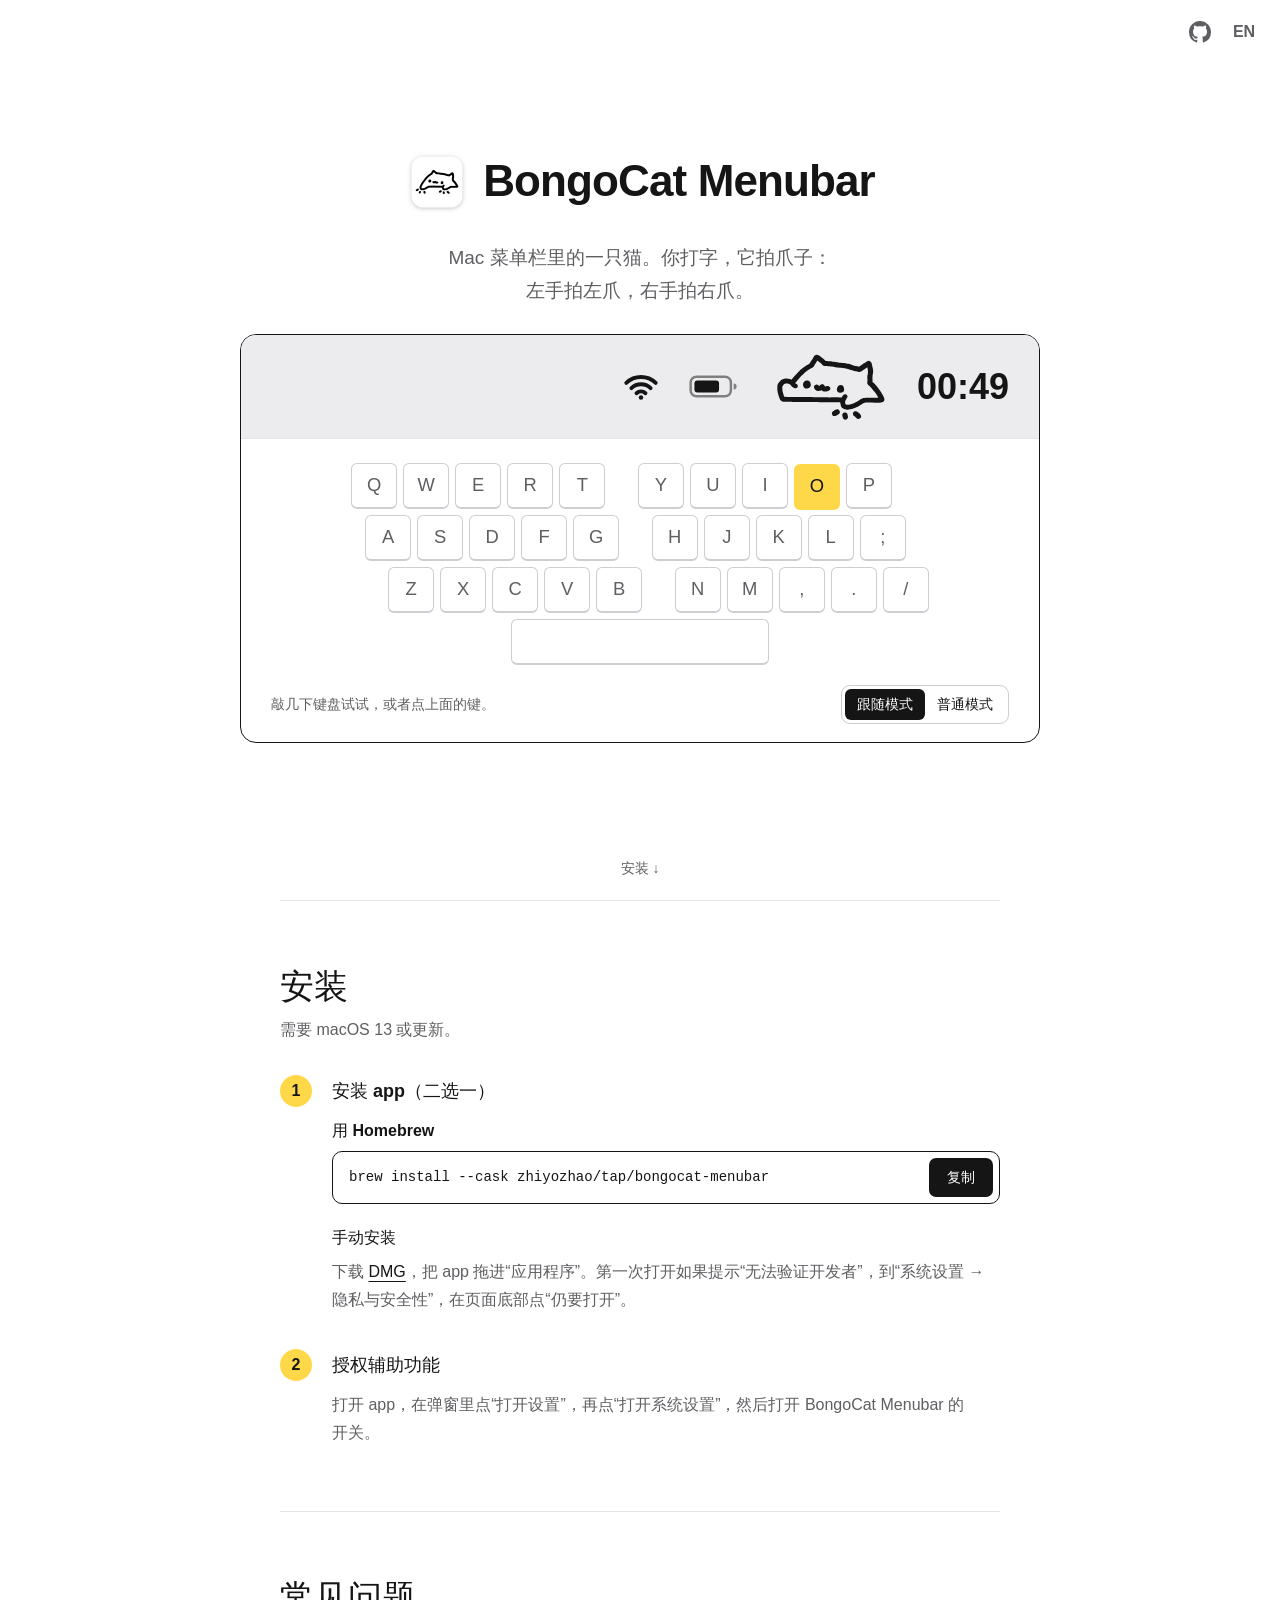
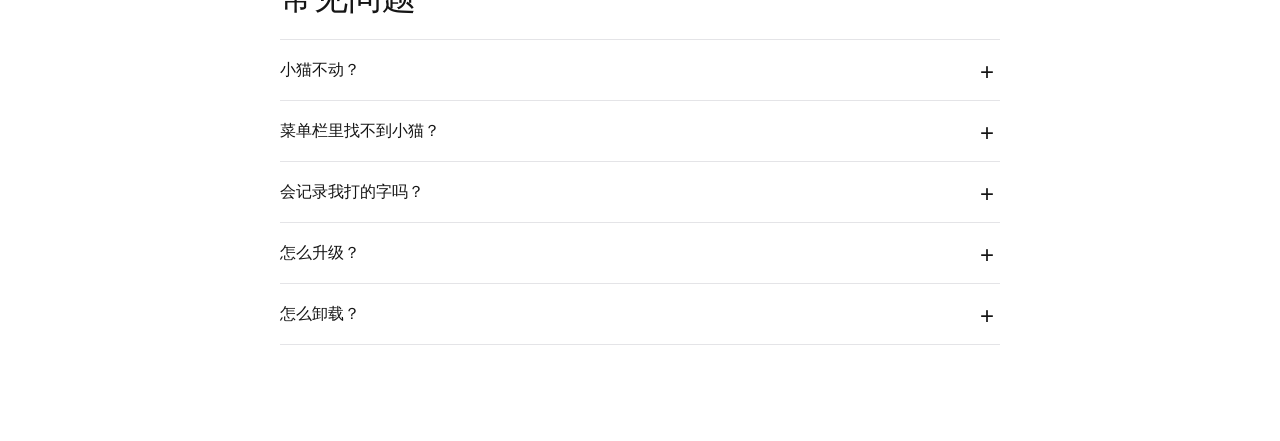
==== commit 1339caa5: "docs: README 的 GIF 改为录制官网演示（中英、深浅色）；官网恢复两种模式切换、菜单栏补上 WiFi 和电池、语言切换改为 EN/中" ====
--- a/site/index.html
+++ b/site/index.html
@@ -27,7 +27,7 @@
 <body>
   <header class="top">
     <a class="icon-link" href="https://github.com/zhiyozhao/bongocat-menubar" aria-label="GitHub" title="GitHub"><svg viewBox="0 0 16 16" width="22" height="22" aria-hidden="true"><path fill="currentColor" d="M8 0c4.42 0 8 3.58 8 8a8.013 8.013 0 0 1-5.45 7.59c-.4.08-.55-.17-.55-.38 0-.27.01-1.13.01-2.2 0-.75-.25-1.23-.54-1.48 1.78-.2 3.65-.88 3.65-3.95 0-.88-.31-1.59-.82-2.15.08-.2.36-1.02-.08-2.12 0 0-.67-.22-2.2.82-.64-.18-1.32-.27-2-.27-.68 0-1.36.09-2 .27-1.53-1.03-2.2-.82-2.2-.82-.44 1.1-.16 1.92-.08 2.12-.51.56-.82 1.28-.82 2.15 0 3.06 1.86 3.75 3.64 3.95-.23.2-.44.55-.51 1.07-.46.21-1.61.55-2.33-.66-.15-.24-.6-.83-1.23-.82-.67.01-.27.38.01.53.34.19.73.9.82 1.13.16.45.68 1.31 2.69.94 0 .67.01 1.3.01 1.49 0 .21-.15.45-.55.38A7.995 7.995 0 0 1 0 8c0-4.42 3.58-8 8-8Z"/></svg></a>
-    <a class="icon-link" href="en/" hreflang="en" lang="en" aria-label="English" title="English"><svg viewBox="0 0 24 24" width="22" height="22" aria-hidden="true"><path fill="currentColor" d="M12.87 15.07l-2.54-2.51.03-.03c1.74-1.94 2.98-4.17 3.71-6.53H17V4h-7V2H8v2H1v1.99h11.17C11.5 7.92 10.44 9.75 9 11.35 8.07 10.32 7.3 9.19 6.69 8h-2c.73 1.63 1.73 3.17 2.98 4.56l-5.09 5.02L4 19l5-5 3.11 3.11.76-2.04zM18.5 10h-2L12 22h2l1.12-3h4.75L21 22h2l-4.5-12zm-2.62 7l1.62-4.33L19.12 17h-3.24z"/></svg></a>
+    <a class="icon-link" href="en/" hreflang="en" lang="en" aria-label="English" title="English"><span class="lang-text">EN</span></a>
   </header>
 
   <main>
@@ -36,6 +36,8 @@
       <p class="lede">Mac 菜单栏里的一只猫。你打字，它拍爪子：<br>左手拍左爪，右手拍右爪。</p>
       <figure class="demo" aria-label="演示：放大后的菜单栏右上角。敲键盘或点下面的键，小猫跟着拍爪子">
         <div class="demo-bar">
+          <svg class="sym wifi" viewBox="0 0 24 18" aria-hidden="true"><g fill="none" stroke="currentColor" stroke-width="2.6" stroke-linecap="round"><path d="M2.2 6.6a14.2 14.2 0 0 1 19.6 0"/><path d="M5.6 10.1a9.3 9.3 0 0 1 12.8 0"/><path d="M9 13.5a4.5 4.5 0 0 1 6 0"/></g><circle cx="12" cy="16.4" r="1.5" fill="currentColor"/></svg>
+          <svg class="sym batt" viewBox="0 0 30 14" aria-hidden="true"><rect x="1" y="1" width="24.5" height="12" rx="3.6" fill="none" stroke="currentColor" stroke-width="1.5" opacity=".5"/><rect x="3.3" y="3.3" width="15" height="7.4" rx="1.8" fill="currentColor"/><path d="M27.2 5.2v3.6a1.8 1.8 0 0 0 0-3.6Z" fill="currentColor" opacity=".5"/></svg>
           <span class="cat" data-frame="idle" aria-hidden="true"><i class="idle"></i><i class="a"></i><i class="b"></i><i class="both"></i></span>
           <span class="clock" aria-hidden="true">12:14</span>
         </div>
@@ -45,7 +47,14 @@
           <div class="row"><span class="key" data-code="KeyZ">Z</span><span class="key" data-code="KeyX">X</span><span class="key" data-code="KeyC">C</span><span class="key" data-code="KeyV">V</span><span class="key" data-code="KeyB">B</span><span class="split"></span><span class="key" data-code="KeyN">N</span><span class="key" data-code="KeyM">M</span><span class="key" data-code="Comma">,</span><span class="key" data-code="Period">.</span><span class="key" data-code="Slash">/</span></div>
           <div class="row"><span class="key space" data-code="Space"></span></div>
         </div>
-        <p class="hint"><span class="pointer">敲几下键盘试试，或者点上面的键。</span><span class="touch">点上面的键试试。</span></p>
+        <div class="demo-foot">
+          <p class="hint"><span class="pointer">敲几下键盘试试，或者点上面的键。</span><span class="touch">点上面的键试试。</span></p>
+          <fieldset class="modes">
+            <legend>模式</legend>
+            <label><input type="radio" name="mode" value="follow" checked>跟随模式</label>
+            <label><input type="radio" name="mode" value="normal">普通模式</label>
+          </fieldset>
+        </div>
       </figure>
       <a class="more" href="#install">安装 <span aria-hidden="true">↓</span></a>
     </section>
@@ -58,7 +67,7 @@
           <li>
             <h3>安装 app（二选一）</h3>
             <dl class="ways">
-              <dt>Homebrew</dt>
+              <dt>用 Homebrew</dt>
               <dd><div class="install"><code>brew install --cask zhiyozhao/tap/bongocat-menubar</code><button class="copy" type="button" data-copy="brew install --cask zhiyozhao/tap/bongocat-menubar" data-done="已复制" aria-label="复制安装命令">复制</button></div></dd>
               <dt>手动安装</dt>
               <dd>下载 <a href="https://github.com/zhiyozhao/bongocat-menubar/releases/latest">DMG</a>，把 app 拖进“应用程序”。第一次打开如果提示“无法验证开发者”，到“系统设置 → 隐私与安全性”，在页面底部点“仍要打开”。</dd>
--- a/site/style.css
+++ b/site/style.css
@@ -40,8 +40,9 @@
 
 /* Top right: GitHub and language, nothing else. */
 .top { position: absolute; top: 12px; right: 16px; z-index: 5; display: flex; gap: 4px; }
-.icon-link { display: grid; place-items: center; width: 40px; height: 40px; border-radius: 10px; color: var(--pencil); }
+.icon-link { display: grid; place-items: center; width: 40px; height: 40px; border-radius: 10px; color: var(--pencil); text-decoration: none; }
 .icon-link:hover { color: var(--ink); background: var(--rule); }
+.lang-text { font-size: 16px; font-weight: 700; line-height: 1; }
 
 /* The cat: four stacked masks, one visible. Color follows currentColor. */
 .cat { position: relative; display: inline-block; aspect-ratio: 89 / 51; color: var(--ink); }
@@ -67,6 +68,9 @@
 .demo { width: min(100%, 800px); margin: 0; padding: 0 0 18px; border: 1.5px solid var(--ink); border-radius: 16px; overflow: hidden; background: var(--paper); }
 .demo-bar { display: flex; align-items: center; justify-content: flex-end; gap: clamp(18px, 4vw, 30px); height: clamp(64px, min(10vw, 12vh), 104px); padding: 0 clamp(20px, 4vw, 30px); background: var(--bar); border-bottom: 1px solid var(--rule); }
 .demo-bar .cat { height: clamp(40px, min(6.5vw, 8vh), 68px); }
+.demo-bar .sym { flex: none; color: var(--ink); }
+.demo-bar .wifi { height: clamp(16px, min(2.6vw, 3.2vh), 27px); width: auto; }
+.demo-bar .batt { height: clamp(14px, min(2.2vw, 2.7vh), 23px); width: auto; }
 .demo-bar .clock { font-size: clamp(22px, min(3.4vw, 4vh), 36px); font-weight: 600; font-variant-numeric: tabular-nums; }
 .keyboard { --k: clamp(26px, min(3.6vw, 5.4vh), 46px); --g: clamp(4px, .6vw, 6px); display: grid; justify-content: center; gap: var(--g); margin: 24px auto 0; padding: 0 12px;
   user-select: none; -webkit-user-select: none; touch-action: manipulation; }
@@ -79,9 +83,16 @@
   background: var(--key); color: var(--pencil); font-size: calc(var(--k) * .4); cursor: pointer; }
 .key.space { width: calc(var(--k) * 5.6); }
 .key.down { background: var(--marker); border-color: var(--marker); color: var(--on-marker); transform: translateY(1px); }
-.hint { margin: 16px 0 0; color: var(--pencil); font-size: 14px; }
+.demo-foot { display: flex; flex-wrap: wrap; align-items: center; justify-content: space-between; gap: 12px 20px; margin: 20px clamp(16px, 4vw, 30px) 0; }
+.hint { margin: 0; color: var(--pencil); font-size: 14px; }
 .hint .touch { display: none; }
 @media (hover: none) { .hint .pointer { display: none; } .hint .touch { display: inline; } }
+.modes { display: inline-flex; margin: 0; padding: 3px; border: 1px solid var(--key-edge); border-radius: 9px; font-size: 14px; }
+.modes legend { position: absolute; width: 1px; height: 1px; overflow: hidden; clip: rect(0 0 0 0); }
+.modes label { position: relative; padding: 3px 12px; border-radius: 6px; cursor: pointer; white-space: nowrap; }
+.modes input { position: absolute; opacity: 0; }
+.modes label:has(input:checked) { background: var(--ink); color: var(--paper); }
+.modes label:has(input:focus-visible) { outline: 3px solid var(--marker); outline-offset: 2px; }
 
 /* Below the fold */
 .wrap { width: min(calc(100% - 48px), 720px); margin-inline: auto; }
@@ -122,5 +133,6 @@
   .steps > li { padding-left: 44px; }
   .install { align-items: flex-start; }
   .install code { white-space: normal; overflow-wrap: anywhere; font-size: 13px; line-height: 1.5; }
+  .demo-foot { flex-direction: column; }
   .keyboard { --k: min(30px, calc((100vw - 32px - 24px - 9 * 4px - 14px) / 10.8)); --g: 4px; }
 }
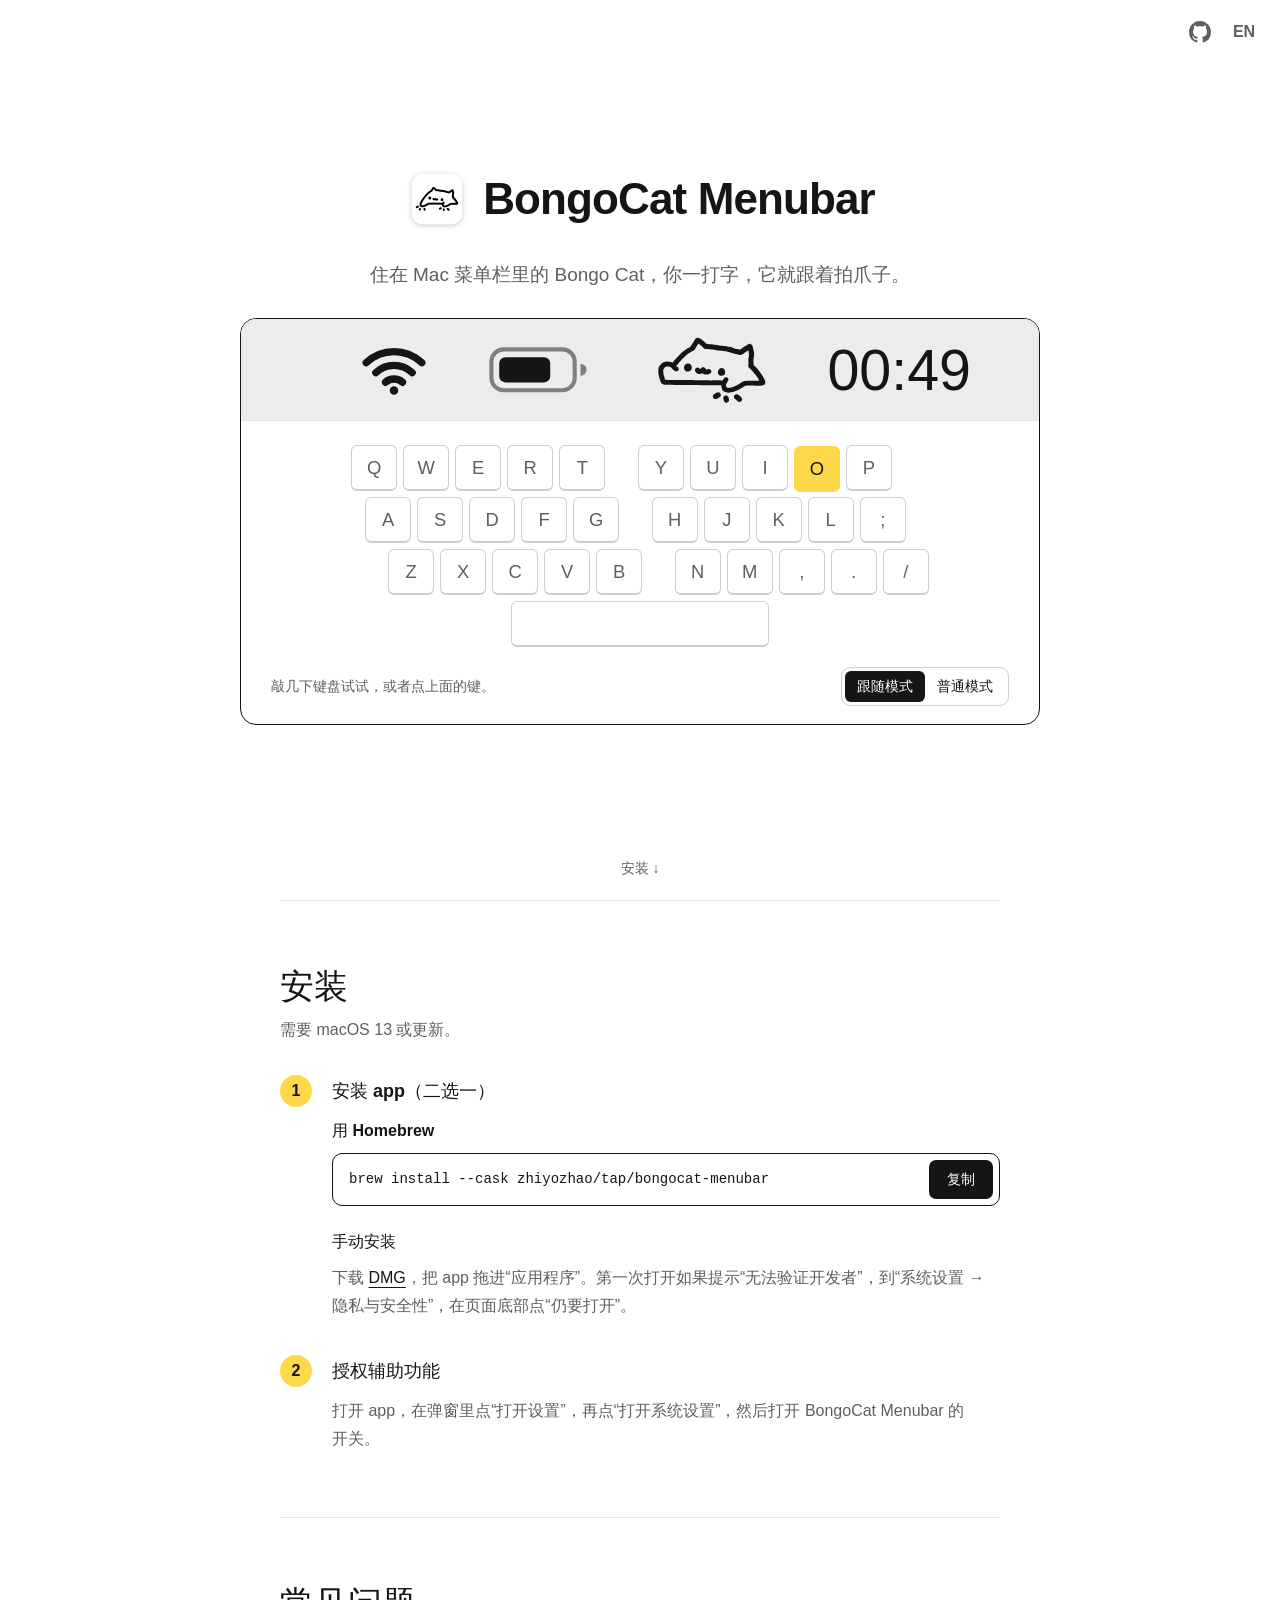
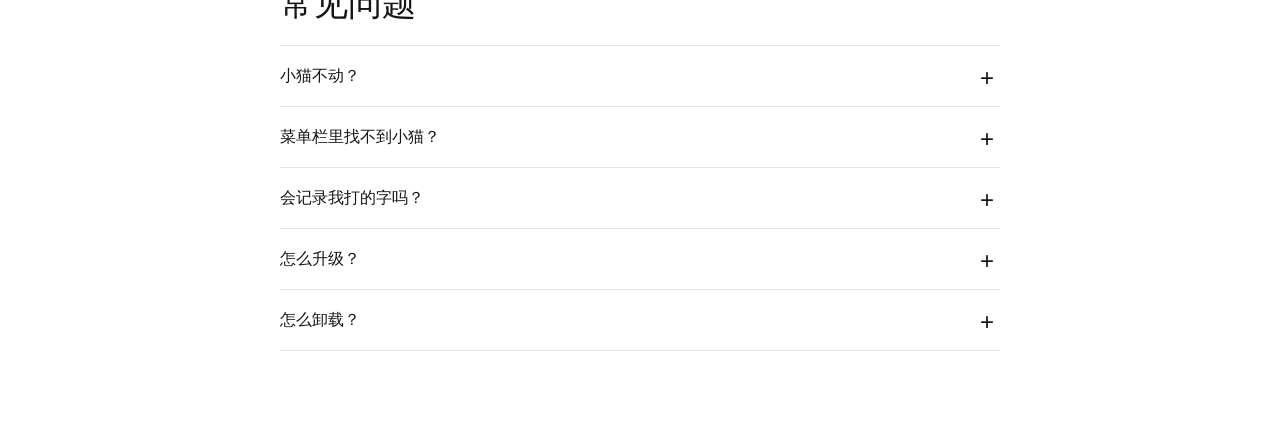
==== commit b21a9c4e: "docs: 菜单栏演示按真实比例重画 WiFi、电池和时钟并重录 GIF；README 安装方式和常见问题改用标题；一句话介绍改写" ====
--- a/site/index.html
+++ b/site/index.html
@@ -4,7 +4,7 @@
   <meta charset="utf-8">
   <meta name="viewport" content="width=device-width, initial-scale=1">
   <title>BongoCat Menubar：你打字，它拍爪子</title>
-  <meta name="description" content="Mac 菜单栏里的一只猫，你打字，它拍爪子：左手拍左爪，右手拍右爪。免费开源，支持 macOS 13 及以上。">
+  <meta name="description" content="住在 Mac 菜单栏里的 Bongo Cat，你一打字，它就跟着拍爪子。免费开源，支持 macOS 13 及以上。">
   <link rel="canonical" href="https://zhiyozhao.github.io/bongocat-menubar/">
   <link rel="alternate" hreflang="zh-CN" href="https://zhiyozhao.github.io/bongocat-menubar/">
   <link rel="alternate" hreflang="en" href="https://zhiyozhao.github.io/bongocat-menubar/en/">
@@ -13,7 +13,7 @@
   <meta name="theme-color" content="#18181a" media="(prefers-color-scheme: dark)">
   <meta property="og:type" content="website">
   <meta property="og:title" content="BongoCat Menubar：你打字，它拍爪子">
-  <meta property="og:description" content="Mac 菜单栏里的一只猫，你打字，它拍爪子：左手拍左爪，右手拍右爪。免费开源，支持 macOS 13 及以上。">
+  <meta property="og:description" content="住在 Mac 菜单栏里的 Bongo Cat，你一打字，它就跟着拍爪子。免费开源，支持 macOS 13 及以上。">
   <meta property="og:url" content="https://zhiyozhao.github.io/bongocat-menubar/">
   <meta property="og:image" content="https://zhiyozhao.github.io/bongocat-menubar/assets/og-zh.png">
   <meta property="og:locale" content="zh_CN">
@@ -33,11 +33,11 @@
   <main>
     <section class="hero">
       <div class="title"><img src="assets/icon-128.png" alt="" width="64" height="64"><h1>BongoCat Menubar</h1></div>
-      <p class="lede">Mac 菜单栏里的一只猫。你打字，它拍爪子：<br>左手拍左爪，右手拍右爪。</p>
+      <p class="lede">住在 Mac 菜单栏里的 Bongo Cat，你一打字，它就跟着拍爪子。</p>
       <figure class="demo" aria-label="演示：放大后的菜单栏右上角。敲键盘或点下面的键，小猫跟着拍爪子">
         <div class="demo-bar">
           <svg class="sym wifi" viewBox="0 0 24 18" aria-hidden="true"><g fill="none" stroke="currentColor" stroke-width="2.6" stroke-linecap="round"><path d="M2.2 6.6a14.2 14.2 0 0 1 19.6 0"/><path d="M5.6 10.1a9.3 9.3 0 0 1 12.8 0"/><path d="M9 13.5a4.5 4.5 0 0 1 6 0"/></g><circle cx="12" cy="16.4" r="1.5" fill="currentColor"/></svg>
-          <svg class="sym batt" viewBox="0 0 30 14" aria-hidden="true"><rect x="1" y="1" width="24.5" height="12" rx="3.6" fill="none" stroke="currentColor" stroke-width="1.5" opacity=".5"/><rect x="3.3" y="3.3" width="15" height="7.4" rx="1.8" fill="currentColor"/><path d="M27.2 5.2v3.6a1.8 1.8 0 0 0 0-3.6Z" fill="currentColor" opacity=".5"/></svg>
+          <svg class="sym batt" viewBox="0 0 30 14" aria-hidden="true"><rect x="1" y="1" width="24.5" height="12" rx="3.6" fill="none" stroke="currentColor" stroke-width="1.2" opacity=".5"/><rect x="3.3" y="3.3" width="15" height="7.4" rx="1.8" fill="currentColor"/><path d="M27.2 5.2v3.6a1.8 1.8 0 0 0 0-3.6Z" fill="currentColor" opacity=".5"/></svg>
           <span class="cat" data-frame="idle" aria-hidden="true"><i class="idle"></i><i class="a"></i><i class="b"></i><i class="both"></i></span>
           <span class="clock" aria-hidden="true">12:14</span>
         </div>
@@ -66,12 +66,12 @@
         <ol class="steps">
           <li>
             <h3>安装 app（二选一）</h3>
-            <dl class="ways">
-              <dt>用 Homebrew</dt>
-              <dd><div class="install"><code>brew install --cask zhiyozhao/tap/bongocat-menubar</code><button class="copy" type="button" data-copy="brew install --cask zhiyozhao/tap/bongocat-menubar" data-done="已复制" aria-label="复制安装命令">复制</button></div></dd>
-              <dt>手动安装</dt>
-              <dd>下载 <a href="https://github.com/zhiyozhao/bongocat-menubar/releases/latest">DMG</a>，把 app 拖进“应用程序”。第一次打开如果提示“无法验证开发者”，到“系统设置 → 隐私与安全性”，在页面底部点“仍要打开”。</dd>
-            </dl>
+            <div class="ways">
+              <h4>用 Homebrew</h4>
+              <div class="install"><code>brew install --cask zhiyozhao/tap/bongocat-menubar</code><button class="copy" type="button" data-copy="brew install --cask zhiyozhao/tap/bongocat-menubar" data-done="已复制" aria-label="复制安装命令">复制</button></div>
+              <h4>手动安装</h4>
+              <p>下载 <a href="https://github.com/zhiyozhao/bongocat-menubar/releases/latest">DMG</a>，把 app 拖进“应用程序”。第一次打开如果提示“无法验证开发者”，到“系统设置 → 隐私与安全性”，在页面底部点“仍要打开”。</p>
+            </div>
           </li>
           <li>
             <h3>授权辅助功能</h3>
--- a/site/style.css
+++ b/site/style.css
@@ -66,12 +66,17 @@
 .more:hover { color: var(--ink); text-decoration: none; }
 
 .demo { width: min(100%, 800px); margin: 0; padding: 0 0 18px; border: 1.5px solid var(--ink); border-radius: 16px; overflow: hidden; background: var(--paper); }
-.demo-bar { display: flex; align-items: center; justify-content: flex-end; gap: clamp(18px, 4vw, 30px); height: clamp(64px, min(10vw, 12vh), 104px); padding: 0 clamp(20px, 4vw, 30px); background: var(--bar); border-bottom: 1px solid var(--rule); }
-.demo-bar .cat { height: clamp(40px, min(6.5vw, 8vh), 68px); }
+/* Menu bar, magnified. Everything is sized in --u (one menu bar point) with the
+   real macOS proportions: bar 24pt, app icon 16pt tall, Wi-Fi about 16 x 12pt,
+   battery about 24 x 11pt, clock in 13.5pt text, about 14pt between items. */
+.demo-bar { --u: clamp(1.8px, min(.4vw, .5vh, (100vw - 40px) / 176), 4.25px);
+  display: flex; align-items: center; justify-content: flex-end; gap: calc(14 * var(--u)); height: calc(24 * var(--u));
+  padding: 0 calc(16 * var(--u)); background: var(--bar); border-bottom: 1px solid var(--rule); }
+.demo-bar .cat { height: calc(16 * var(--u)); }
 .demo-bar .sym { flex: none; color: var(--ink); }
-.demo-bar .wifi { height: clamp(16px, min(2.6vw, 3.2vh), 27px); width: auto; }
-.demo-bar .batt { height: clamp(14px, min(2.2vw, 2.7vh), 23px); width: auto; }
-.demo-bar .clock { font-size: clamp(22px, min(3.4vw, 4vh), 36px); font-weight: 600; font-variant-numeric: tabular-nums; }
+.demo-bar .wifi { height: calc(12 * var(--u)); width: auto; }
+.demo-bar .batt { width: calc(24 * var(--u)); height: auto; }
+.demo-bar .clock { font-size: calc(13.5 * var(--u)); font-weight: 500; font-variant-numeric: tabular-nums; }
 .keyboard { --k: clamp(26px, min(3.6vw, 5.4vh), 46px); --g: clamp(4px, .6vw, 6px); display: grid; justify-content: center; gap: var(--g); margin: 24px auto 0; padding: 0 12px;
   user-select: none; -webkit-user-select: none; touch-action: manipulation; }
 .row { display: flex; gap: var(--g); }
@@ -107,10 +112,8 @@
 .steps > li::before { content: counter(step); position: absolute; left: 0; top: -1px; display: grid; place-items: center; width: 32px; height: 32px;
   border-radius: 50%; background: var(--marker); color: var(--on-marker); font-weight: 800; }
 .steps p { margin: 0; color: var(--pencil); }
-.ways { margin: 0; display: grid; gap: 6px; }
-.ways dt { font-weight: 650; }
-.ways dd { margin: 0 0 14px; color: var(--pencil); }
-.ways dd:last-child { margin-bottom: 0; }
+.ways h4 { margin: 0 0 8px; font-size: 16px; }
+.ways .install { margin-bottom: 22px; }
 .ways a { color: var(--ink); }
 
 .install { display: flex; align-items: center; gap: 10px; padding: 6px 6px 6px 16px; border: 1.5px solid var(--ink); border-radius: 10px; color: var(--ink); }
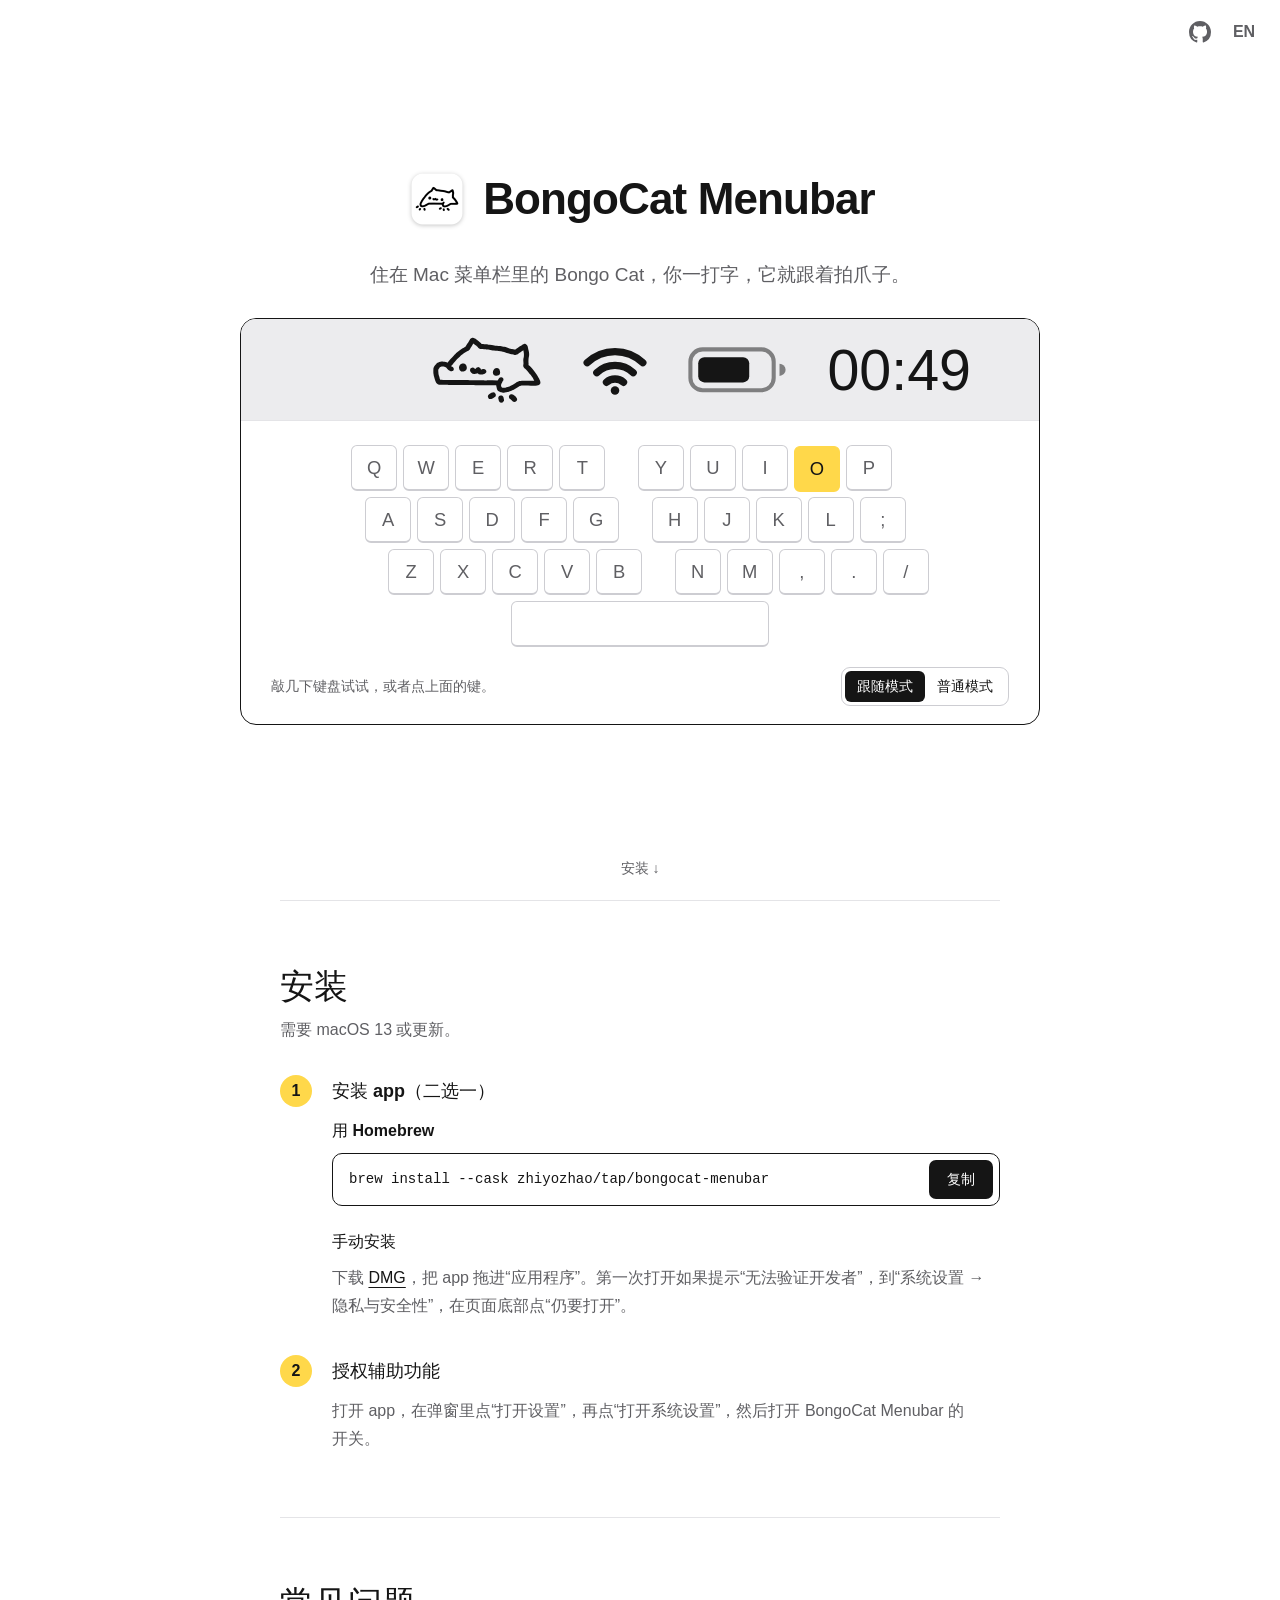
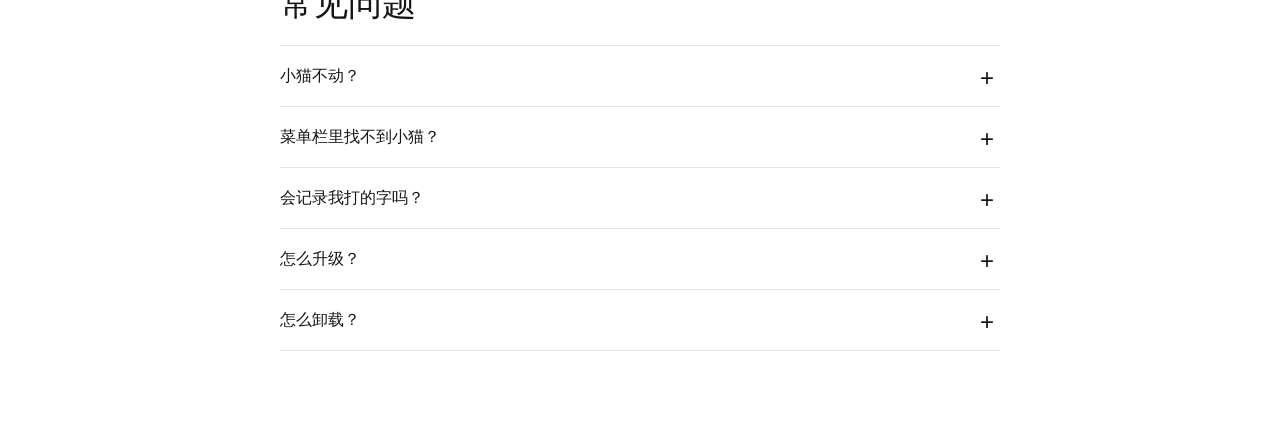
==== commit 29ec208d: "docs: 演示菜单栏改为小猫、WiFi、电池、时钟靠右排在一起，间距收紧并重录 GIF" ====
--- a/site/index.html
+++ b/site/index.html
@@ -33,12 +33,12 @@
   <main>
     <section class="hero">
       <div class="title"><img src="assets/icon-128.png" alt="" width="64" height="64"><h1>BongoCat Menubar</h1></div>
-      <p class="lede">住在 Mac 菜单栏里的 Bongo Cat，你一打字，它就跟着拍爪子。</p>
+      <p class="lede">住在 Mac 菜单栏里的 Bongo Cat，<span class="nw">你一打字，它就跟着拍爪子。</span></p>
       <figure class="demo" aria-label="演示：放大后的菜单栏右上角。敲键盘或点下面的键，小猫跟着拍爪子">
         <div class="demo-bar">
+          <span class="cat" data-frame="idle" aria-hidden="true"><i class="idle"></i><i class="a"></i><i class="b"></i><i class="both"></i></span>
           <svg class="sym wifi" viewBox="0 0 24 18" aria-hidden="true"><g fill="none" stroke="currentColor" stroke-width="2.6" stroke-linecap="round"><path d="M2.2 6.6a14.2 14.2 0 0 1 19.6 0"/><path d="M5.6 10.1a9.3 9.3 0 0 1 12.8 0"/><path d="M9 13.5a4.5 4.5 0 0 1 6 0"/></g><circle cx="12" cy="16.4" r="1.5" fill="currentColor"/></svg>
           <svg class="sym batt" viewBox="0 0 30 14" aria-hidden="true"><rect x="1" y="1" width="24.5" height="12" rx="3.6" fill="none" stroke="currentColor" stroke-width="1.2" opacity=".5"/><rect x="3.3" y="3.3" width="15" height="7.4" rx="1.8" fill="currentColor"/><path d="M27.2 5.2v3.6a1.8 1.8 0 0 0 0-3.6Z" fill="currentColor" opacity=".5"/></svg>
-          <span class="cat" data-frame="idle" aria-hidden="true"><i class="idle"></i><i class="a"></i><i class="b"></i><i class="both"></i></span>
           <span class="clock" aria-hidden="true">12:14</span>
         </div>
         <div class="keyboard" aria-hidden="true">
--- a/site/style.css
+++ b/site/style.css
@@ -68,9 +68,10 @@
 .demo { width: min(100%, 800px); margin: 0; padding: 0 0 18px; border: 1.5px solid var(--ink); border-radius: 16px; overflow: hidden; background: var(--paper); }
 /* Menu bar, magnified. Everything is sized in --u (one menu bar point) with the
    real macOS proportions: bar 24pt, app icon 16pt tall, Wi-Fi about 16 x 12pt,
-   battery about 24 x 11pt, clock in 13.5pt text, about 14pt between items. */
+   battery about 24 x 11pt, clock in 13.5pt text. Status items sit together on the
+   right, about 9pt apart; the left of the bar stays empty. */
 .demo-bar { --u: clamp(1.8px, min(.4vw, .5vh, (100vw - 40px) / 176), 4.25px);
-  display: flex; align-items: center; justify-content: flex-end; gap: calc(14 * var(--u)); height: calc(24 * var(--u));
+  display: flex; align-items: center; justify-content: flex-end; gap: calc(9 * var(--u)); height: calc(24 * var(--u));
   padding: 0 calc(16 * var(--u)); background: var(--bar); border-bottom: 1px solid var(--rule); }
 .demo-bar .cat { height: calc(16 * var(--u)); }
 .demo-bar .sym { flex: none; color: var(--ink); }
@@ -139,3 +140,4 @@
   .demo-foot { flex-direction: column; }
   .keyboard { --k: min(30px, calc((100vw - 32px - 24px - 9 * 4px - 14px) / 10.8)); --g: 4px; }
 }
+.nw { white-space: nowrap; }
